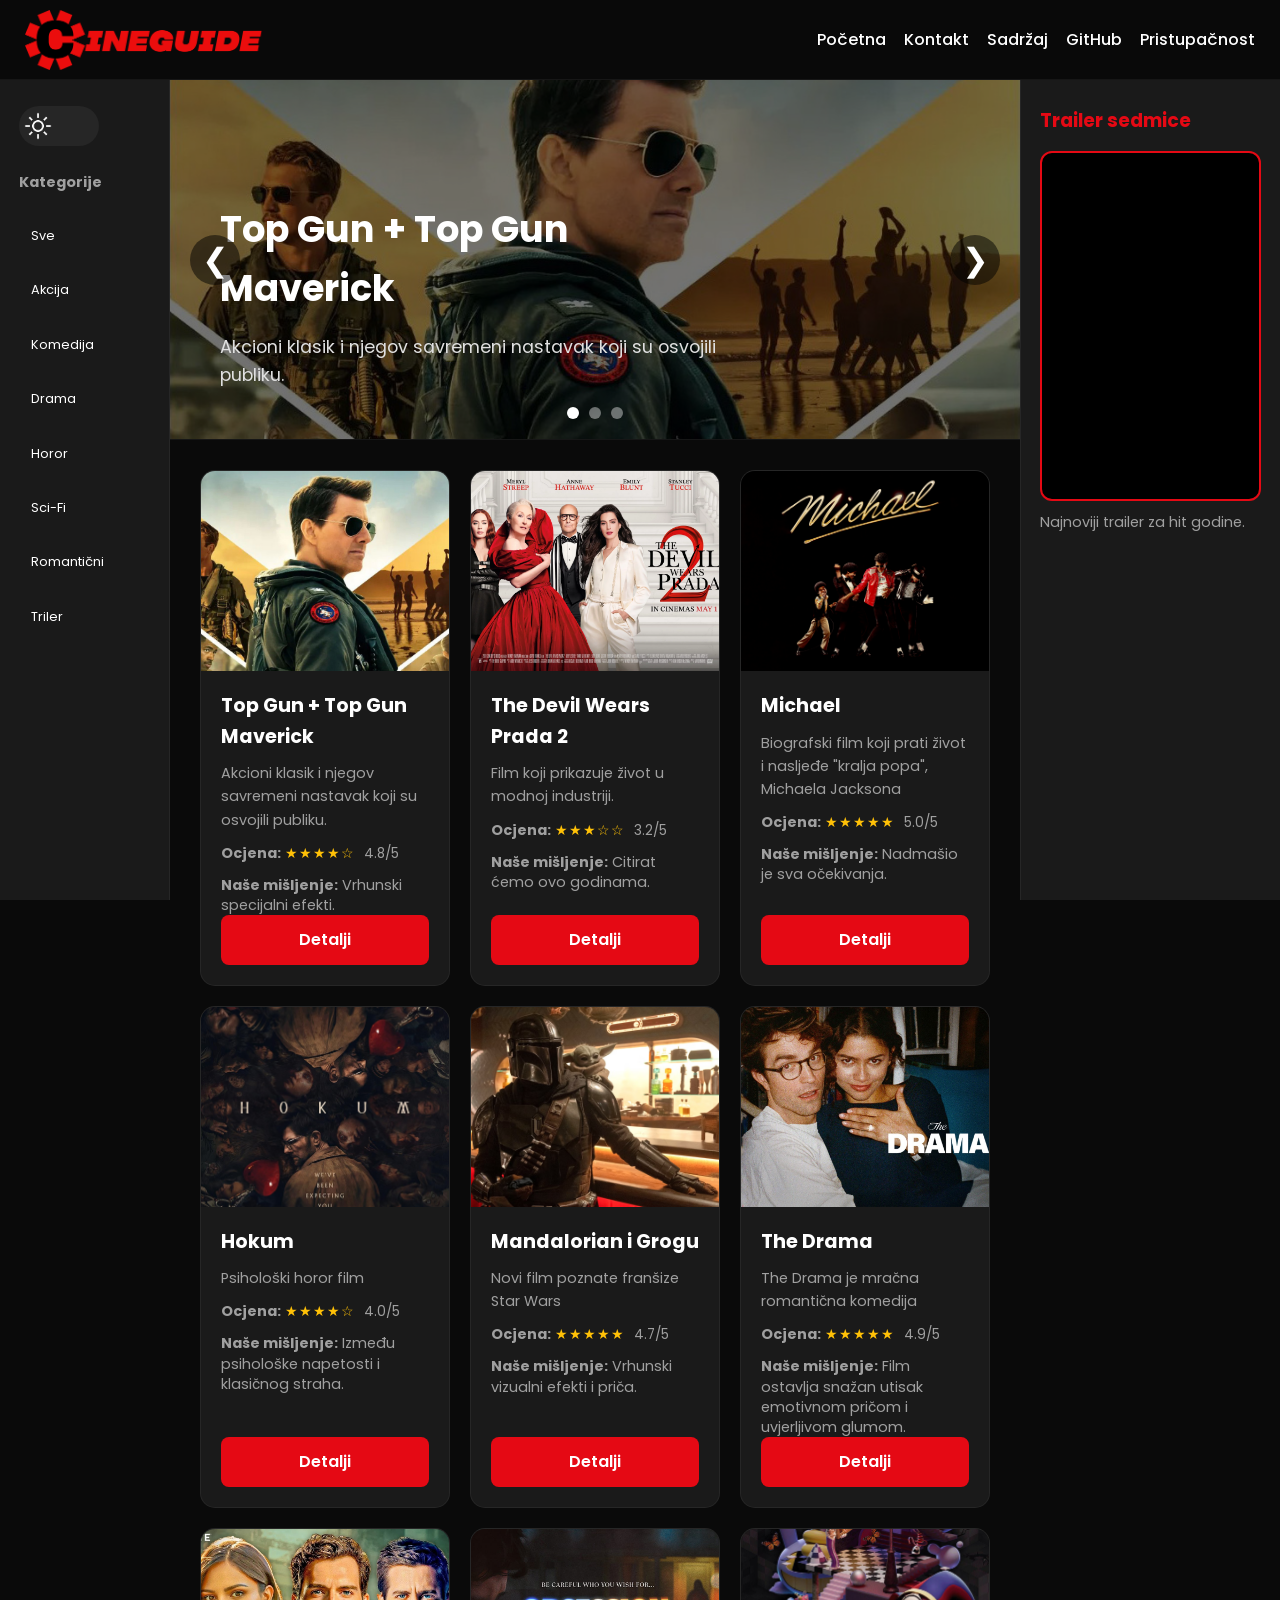
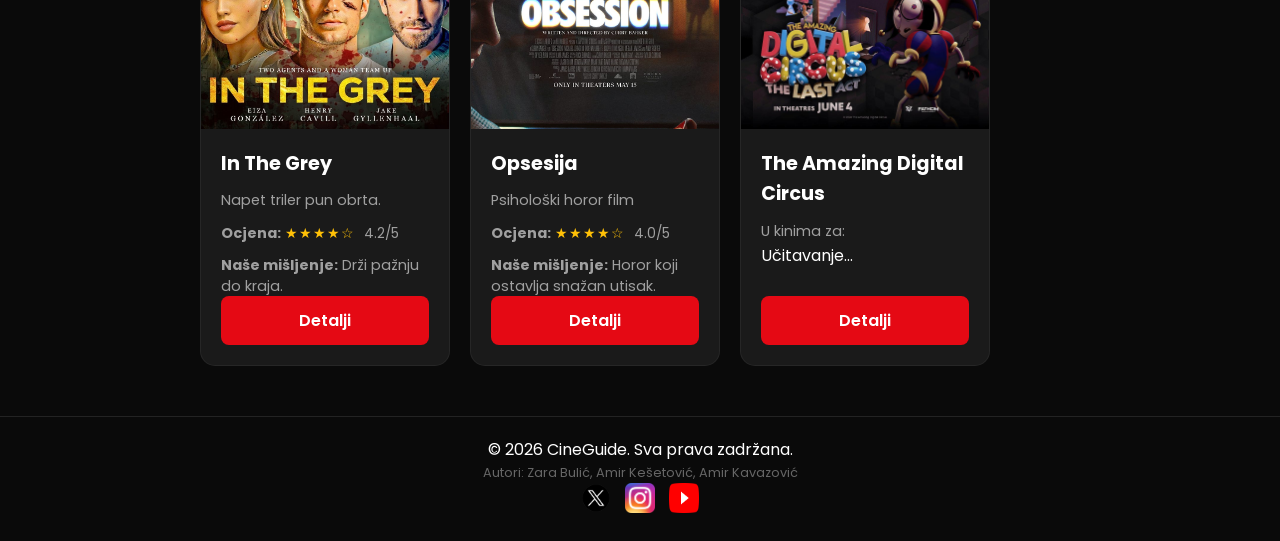
==== index.html @ 1e670664 "Dodat timer za movie release" ====
<!DOCTYPE html>
<html lang="bs">
<head>
    <meta charset="UTF-8">
    <meta name="viewport" content="width=device-width, initial-scale=1.0">
    <title>CineGuide - Tvoja Filmska Baza</title>
    <link rel="stylesheet" href="css/tptpstil.css">
    <script src="js/tptpskripte.js" defer></script>
</head>
<body>

    <header>
        <div class="logo">
            <img src="images/CineLogoFinal.png" alt="CineGuide Logo" class="logo-slika">
        </div>
        <nav aria-label="Glavna navigacija">
            <ul>
                <li><a href="index.html">Početna</a></li>
                <li><a href="kontakt.html">Kontakt</a></li>
                <li><a href="sadrzaj.html">Sadržaj</a></li>
                <li><a href="https://github.com/amirkesetovic/Grupa14-TPTP-2026">GitHub</a></li>
                <li><a href="#" id="accessibility">Pristupačnost</a></li>
            </ul>
        </nav>


<div class="accessibility-panel hidden" id="accessibility-panel">

    <h3>Postavke pristupačnosti</h3>

    <div class="accessibility-option">
        <label for="font-size-slider">
            Veličina fonta
        </label>

        <input
            type="range"
            id="font-size-slider"
            min="14"
            max="24"
            value="16"
        >

        <span id="font-size-value">16px</span>
    </div>

    <div class="accessibility-option">
        <button id="toggle-animations">
            Isključi animacije
        </button>
    </div>

</div>
    </header>
    <div class="glavni-kontejner">
        
<aside class="lijevi-sidebar">
    <input type="checkbox" id="mode-toggle" class="mode-checkbox">

    <label for="mode-toggle" class="slide-kontejner">
    <div class="ikona-omotac">
        <img src="images/lightmode.png" alt="Light" class="ikona-sunce">
        <img src="images/darkmode.png" alt="Dark" class="ikona-mesec">
    </div>
    </label>

    <h3>Kategorije</h3>
    <ul>
        <li><a href="#" data-filter="sve">Sve</a></li>
        <li><a href="#" data-filter="akcija">Akcija</a></li>
        <li><a href="#" data-filter="komedija">Komedija</a></li>
        <li><a href="#" data-filter="drama">Drama</a></li>
        <li><a href="#" data-filter="horor">Horor</a></li>
        <li><a href="#" data-filter="sci-fi">Sci-Fi</a></li>
        <li><a href="#" data-filter="romanticni">Romantični</a></li>
        <li><a href="#" data-filter="triler">Triler</a></li>
    </ul>
</aside>

        <main class="sredisnji-sadrzaj">

    <!-- HERO SLIDER -->
    <section class="hero-slider">

        <button class="nav-btn prev">&#10094;</button>
        <button class="nav-btn next">&#10095;</button>

        <div class="slides">

            <div class="slide">
                <img src="images/TG_poster.jpeg" alt="Top Gun">

                <div class="slide-content">
                    <h1>Top Gun + Top Gun Maverick</h1>
                    <p>
                        Akcioni klasik i njegov savremeni nastavak koji su osvojili publiku.
                    </p>
                </div>
            </div>

            <div class="slide">
                <video autoplay muted loop playsinline class="slide-video">
                    <source src="images/TMAG_trailer.mp4" type="video/mp4">
                </video>

                <div class="slide-content">
                    <h1>Mandalorian i Grogu</h1>
                    <p>
                        Omiljeni likovi iz Star Wars univerzuma i njihova avantura kroz galaksiju.
                    </p>
                </div>
            </div>

            <div class="slide">
                <img src="images/Opsesija_poster.jpg" alt="Opsesija">

                <div class="slide-content">
                    <h1>Opsesija</h1>
                    <p>
                        Film o opsesivnoj ljubavi i njenim tragičnim posljedicama.
                    </p>
                </div>
            </div>

        </div>

        <div class="dots"></div>

    </section>

    <section class="sadrzaj-filmova">

            <article class="film-kartica" data-kategorija="akcija sve">
                <picture><img src="images/TG_poster.jpeg" alt="Top Gun">  </picture>
                <div class="info">
                    <h3>Top Gun + Top Gun Maverick</h3>
                    <p>Akcioni klasik i njegov savremeni nastavak koji su osvojili publiku.</p>
                    <p class="rating"><strong>Ocjena:</strong> <span class="stars">★★★★☆</span> <span class="ocjena-broj">4.8/5</span></p>
                    <p class="misljenje"><strong>Naše mišljenje:</strong> Vrhunski specijalni efekti.</p>
                    <a href="#" class="detalji-btn" data-film="topgun">Detalji</a>
                </div>
            </article>

            <article class="film-kartica" data-kategorija="komedija sve">
                <img src="images/Devil_poster.jpg" alt="The Devil Wears Prada 2">
                <div class="info">
                    <h3>The Devil Wears Prada 2</h3>
                    <p>Film koji prikazuje život u modnoj industriji.</p>
                    <p class="rating"><strong>Ocjena:</strong> <span class="stars">★★★☆☆</span> <span class="ocjena-broj">3.2/5</span></p>
                    <p class="misljenje"><strong>Naše mišljenje:</strong> Citirat ćemo ovo godinama.</p>
                    <a href="#" class="detalji-btn" data-film="devil">Detalji</a>
                </div>
            </article>

            <article class="film-kartica" data-kategorija="drama sve">
                <img src="images/michael.jpg" alt="Michael film">
                <div class="info">
                    <h3>Michael</h3>
                    <p>Biografski film koji prati život i nasljeđe "kralja popa", Michaela Jacksona</p>
                    <p class="rating"><strong>Ocjena:</strong> <span class="stars">★★★★★</span> <span class="ocjena-broj">5.0/5</span></p>
                    <p class="misljenje"><strong>Naše mišljenje:</strong> Nadmašio je sva očekivanja.</p>
                    <a href="#" class="detalji-btn" data-film="michael">Detalji</a>
                </div>
            </article>

            <article class="film-kartica" data-kategorija="horor sve">
                <img src="images/Hokum_poster.jpg" alt="Hokum">
                <div class="info">
                    <h3>Hokum</h3>
                    <p>Psihološki horor film</p>
                    <p class="rating"><strong>Ocjena:</strong> <span class="stars">★★★★☆</span> <span class="ocjena-broj">4.0/5</span></p>
                    <p class="misljenje"><strong>Naše mišljenje:</strong> Između psihološke napetosti i klasičnog straha.</p>
                    <a href="#" class="detalji-btn" data-film="hokum">Detalji</a>
                </div>
            </article>

            <article class="film-kartica" data-kategorija="sci-fi sve">
                <img src="images/TMAG_poster.jpeg" alt="Mandalorian i Grogu">
                <div class="info">
                    <h3>Mandalorian i Grogu</h3>
                    <p>Novi film poznate franšize Star Wars </p>
                    <p class="rating"><strong>Ocjena:</strong> <span class="stars">★★★★★</span> <span class="ocjena-broj">4.7/5</span></p>
                    <p class="misljenje"><strong>Naše mišljenje:</strong> Vrhunski vizualni efekti i priča.</p>
                    <a href="#" class="detalji-btn" data-film="mandalorian">Detalji</a>
                </div>
            </article>

            <article class="film-kartica" data-kategorija="romanticni sve">
                <img src="images/dramaposter.jpg" alt="Film Drama">
                <div class="info">
                    <h3>The Drama</h3>
                    <p>The Drama je mračna romantična komedija</p>
                    <p class="rating"><strong>Ocjena:</strong> <span class="stars">★★★★★</span> <span class="ocjena-broj">4.9/5</span></p>
                    <p class="misljenje"><strong>Naše mišljenje:</strong> Film ostavlja snažan utisak emotivnom pričom i uvjerljivom glumom.</p>
                    <a href="#" class="detalji-btn" data-film="drama">Detalji</a>
                </div>
            </article>

            <article class="film-kartica" data-kategorija="triler sve">
                <img src="images/ITG_poster.jpg" alt="In The Grey">
                <div class="info">
                    <h3>In The Grey</h3>
                    <p>Napet triler pun obrta.</p>
                    <p class="rating"><strong>Ocjena:</strong> <span class="stars">★★★★☆</span> <span class="ocjena-broj">4.2/5</span></p>
                    <p class="misljenje"><strong>Naše mišljenje:</strong> Drži pažnju do kraja.</p>
                    <a href="#" class="detalji-btn" data-film="grey">Detalji</a>
                </div>
            </article>

            <article class="film-kartica" data-kategorija="horor sve">
                <img src="images/Opsesija_poster.jpg" alt="Opsesija">
                <div class="info">
                    <h3>Opsesija</h3>
                    <p>Psihološki horor film</p>
                    <p class="rating"><strong>Ocjena:</strong> <span class="stars">★★★★☆</span> <span class="ocjena-broj">4.0/5</span></p>
                    <p class="misljenje"><strong>Naše mišljenje:</strong> Horor koji ostavlja snažan utisak.</p>
                    <a href="#" class="detalji-btn" data-film="obesija">Detalji</a>
                </div>
            </article>

            <article class="film-kartica" data-kategorija="sci-fi sve">
                <img src="images/digitalcircus.jpeg" alt="The Amazing Digital Circus">
                <div class="info">
                    <h3>The Amazing Digital Circus</h3>
        
                    <div class="tajmer-kontejner">
                        <p class="tajmer-naslov-film">U kinima za:</p>
                        <div id="countdown-tadc" class="countdown-sat">Učitavanje...</div>
                    </div>

                    <a href="#" class="detalji-btn" data-film="tadc">Detalji</a>
                </div>
            </article>
        </section>

            <section id="recenzije" class="hidden">

                <article class="film-recenzija hidden" data-recenzija="topgun">

                    <button class="nazad-btn detalji-btn">
                        ← Nazad
                    </button>

                    <img src="images/TG_review.png" alt="Top Gun" class="recenzija-slika">

                    <h1>Top Gun Maverick</h1>

                    <p>
                        Originalni Top Gun iz 1986. danas djeluje kao savršena kapsula američke pop-kulture osamdesetih - 
                        pun adrenalina, patriotizma, motora, aviona i ogromne količine samopouzdanja. Priča je relativno 
                        jednostavna, ali film funkcioniše zahvaljujući karizmi Tom Cruise, odličnom soundtracku i ikonografiji 
                        koja je ostala prepoznatljiva skoro četiri decenije. Neke scene danas djeluju zastarjelo ili pretjerano 
                        “macho”, ali upravo to filmu daje šarm.
                    </p>

                    <p>
                        Maverick radi ono što rijetko kojem legacy nastavku uspije — poštuje original, a istovremeno ga nadograđuje. 
                        Film ima mnogo više emocija, ozbiljnije teme i vjerovatno najbolje praktične scene letenja ikad snimljene u 
                        blockbuster filmu. Fokus na mentorstvu, starenju i suočavanju sa prošlošću daje dubinu koju prvi film nije imao. 
                        Vizuelno i tehnički, Maverick je spektakl, ali nikad ne zaboravlja likove. Mnogi ga smatraju boljim od originala 
                        upravo zato što uspijeva spojiti nostalgiju i moderan tempo bez osjećaja da je “fan service”.
                    </p>

                    <h1>Ocjena: 4.8/5</h1>

                </article>

                <article class="film-recenzija hidden" data-recenzija="devil">

                    <button class="nazad-btn detalji-btn">
                        ← Nazad
                    </button>

                    <img src="images/Devil_review.png" alt="The Devil wears Prada 2" class="recenzija-slika">

                    <h1>The Devil Wears Prada 2</h1>

                    <p>
                        Nastavak kultnog filma iz 2006. uspio je izbjeći najveću zamku modernih nastavaka - da bude samo nostalgija bez ideje. 
                        Film vraća Mirandu Priestly, Andy Sachs i Emily Charlton u potpuno drugačiji svijet medija, gdje print magazini gube moć, 
                        a digitalni sadržaj i AI dominiraju industrijom.
                    </p>

                    <p>
                        Najveća snaga filma je i dalje Meryl Streep, koja Mirandu igra s nevjerovatnom lakoćom. Anne Hathaway i Emily Blunt 
                        imaju mnogo bolju dinamiku nego u prvom filmu, a priča djeluje zrelije i manje fokusirana na “makeover fantasy”. Međutim, 
                        film povremeno pokušava obraditi previše tema odjednom - AI, medijsku krizu, korporacije i društvene mreže - pa neki 
                        sporedni likovi ostanu nerazrađeni.
                    </p>

                    <p>
                        Ipak, za fanove originala ovo je veoma uspješan povratak svijetu Runwaya: elegantan, zabavan i pametniji nego što se očekivalo.
                    </p>

                    <h1>Ocjena: 3.2/5</h1>

                </article>

                <article class="film-recenzija hidden" data-recenzija="michael">

                        <button class="nazad-btn detalji-btn">
                            ← Nazad
                        </button>

                        <img src="images/Michael_review.webp" alt="Michael" class="recenzija-slika">

                        <h1>Michael</h1>

                        <p>
                            Michael je jedan od najrizičnijih biografskih filmova posljednjih godina jer pokušava prikazati život vjerovatno najveće pop 
                            zvijezde ikada - Michael Jackson. Već iz trailera i dostupnih informacija vidi se da film cilja na grandiozan pristup, sa 
                            velikim muzičkim scenama i fokusom na Jacksonovu transformaciju od dječije zvijezde do globalnog fenomena.
                        </p>

                        <p>
                            Najveći plus zasad djeluje izbor Jaafar Jackson za glavnu ulogu - fizički i pokretima nevjerovatno podsjeća na Michaela. 
                            Međutim, ostaje pitanje koliko će film biti objektivan prema kontroverzama koje su obilježile Jacksonov život. Ako previše 
                            idealizira glavnog lika, mogao bi izgubiti emocionalnu težinu. Ako pronađe balans između genijalnosti i tragedije, mogao bi 
                            postati jedan od najboljih muzičkih biopica posljednje decenije.
                        </p>

                        <h1>Ocjena: 5.0/5</h1>

                </article>

                <article class="film-recenzija hidden" data-recenzija="hokum">

                        <button class="nazad-btn detalji-btn">
                            ← Nazad
                        </button>

                        <img src="images/Hokum_review.webp" alt="Hokum" class="recenzija-slika">

                        <h1>Hokum</h1>

                        <p>
                            Hokum je tip horora koji podsjeća zašto “klasične” ghost story priče još uvijek mogu biti zastrašujuće kada ih režira 
                            neko ko razumije atmosferu i psihološku napetost. Film prati pisca Ohma Baumana koji dolazi u izolovani hotel kako bi 
                            prosuo pepeo svojih roditelja, ali se vrlo brzo uplete u priče o vještici, nestancima i neobjašnjivim pojavama koje ga 
                            tjeraju da se suoči sa vlastitim traumama.
                        </p>

                         <p>
                             Hokum je film koji balansira između klasičnog horora i psihološke drame. Iako ima elemente nadnaravnog, najveći strah 
                             dolazi iz unutrašnjih demona glavnog lika i njegove nesposobnosti da se nosi sa prošlošću. Film ne koristi jeftine 
                             trikove da bi uplašio publiku, već gradi napetost kroz atmosferu i karakterizaciju.
                        </p>

                        <p>
                            Najveća snaga filma je način na koji Damian McCarthy gradi strah. Hokum nema potrebu da publiku bombarduje gore scenama 
                            ili konstantnim jumpscareovima. Umjesto toga, film koristi tišinu, neizvjesnost i osjećaj da nešto “nije u redu”. 
                            Atmosfera je gotovo hipnotična — tmurni hodnici hotela, irski folklor i sanjarska fotografija stvaraju osjećaj da gledalac 
                            zajedno s glavnim likom polako gubi kontakt sa stvarnošću.
                        </p>

                        <p>
                            Adam Scott donosi vjerovatno jednu od svojih najboljih ozbiljnih uloga do sada. Njegov Ohm je istovremeno odbojan, slomljen 
                            i veoma ljudski lik, a film uspijeva balansirati između paranormalnog horora i emocionalne priče o traumi i krivici. Posebno 
                            dobro funkcioniše način na koji McCarthy koristi folklor — vještice, duhovi i jeziva bića nisu tu samo radi estetike, nego 
                            djeluju kao produžetak psihološkog stanja glavnog lika.
                        </p>
                            

                        <h1>Ocjena: 4.0/5</h1>

                </article>

                <article class="film-recenzija hidden" data-recenzija="mandalorian">

                        <button class="nazad-btn detalji-btn">
                            ← Nazad
                        </button>

                        <img src="images/TMAG_review.webp" alt="The Mandalorian" class="recenzija-slika">

                        <h1>Mandalorian i Grogu</h1>

                        <p>
                            Ovaj film ima težak zadatak: prenijeti atmosferu serije The Mandalorian na veliko platno bez gubitka intimnog odnosa 
                            između Dina Djarina i Grogua. Upravo je ta “otac i dijete” dinamika bila srce serije, dok su akcija i Star Wars nostalgija 
                            bili dodatak.
                        </p>

                        <p>
                            Očekivanja su ogromna jer je The Mandalorian praktično spasio reputaciju modernog Star Warsa nakon podijeljenih reakcija na 
                            sequel trilogiju. Ako film ostane fokusiran na likove i praktični western stil serije, mogao bi biti odličan bioskopski 
                            Star Wars film. Ako previše ode u CGI spektakl i fan service, postoji rizik da izgubi ono što je seriju činilo posebnom.
                        </p>

                        <h1>Ocjena: 4.7/5</h1>

                </article>

                <article class="film-recenzija hidden" data-recenzija="drama">

                        <button class="nazad-btn detalji-btn">
                            ← Nazad
                        </button>

                        <img src="images/Drama_review.webp" alt="Drama" class="recenzija-slika">

                        <h1>Drama</h1>

                        <p>
                            The Drama na prvi pogled izgleda kao elegantni romantični film o savršenom paru pred vjenčanjem — privlačni protagonisti, 
                            luksuzni stan u New Yorku i odnos koji djeluje gotovo idealno. Međutim, film vrlo brzo pokazuje da iza te površine krije 
                            mnogo mračnija i psihološki kompleksnija priča. Umjesto klasičnog romcoma, dobivamo anksioznu i moralno neugodnu dramu koja 
                            koristi temu school shootinga kao pozadinu za preispitivanje ljubavi, empatije i ljudske prirode.
                        </p>

                         <p>
                            Najveća snaga filma je atmosfera stalne nelagode. The Drama ne šokira eksplicitnim scenama nasilja, nego psihološkim pritiskom 
                            i moralnim dilemama koje postavlja pred gledatelja. Film konstantno tjera publiku da razmišlja o tome koliko zapravo poznajemo 
                            ljude koje volimo i gdje završava razumijevanje, a počinje neprihvatljivo. Kristoffer Borgli režira film veoma hladno i 
                            kontrolisano, što dodatno pojačava osjećaj emocionalne tjeskobe.
                        </p>
                        
                        <p>
                            Zendaya i Robert Pattinson nose gotovo cijeli film i njihova hemija funkcioniše odlično. Posebno je efektan način na koji film 
                            balansira između emocionalne drame, crnog humora i napetosti, pa se čak i tokom najtežih scena povremeno pojavi trenutak apsurdnog 
                            smijeha. Upravo ta kombinacija čini da film djeluje vrlo “ljudski”.
                        </p>

                        <h1>Ocjena: 4.9/5</h1>

                </article>

                <article class="film-recenzija hidden" data-recenzija="grey">

                        <button class="nazad-btn detalji-btn">
                            ← Nazad
                        </button>

                        <img src="images/ITG_review.webp" alt="In the Grey" class="recenzija-slika">

                        <h1>In the Grey</h1>

                        <p>
                            Guy Ritchie je posljednjih godina pronašao stabilnu formu sa stylish akcijskim trilerima, a In the Grey izgleda kao 
                            nastavak tog pristupa. Film vjerovatno neće revolucionirati žanr, ali bi mogao biti veoma zabavan zahvaljujući brzom tempu, 
                            britkom humoru i karizmatičnoj glumačkoj postavi.
                        </p>

                         <p>
                            Ako voliš Ritchiejev stil iz filmova poput The Gentlemen ili Wrath of Man, velike su šanse da će ti i ovo odgovarati. 
                            Glavni rizik je da film djeluje previše poznato i formulačno, jer Ritchie ponekad reciklira vlastite trikove.
                        </p>

                        <h1>Ocjena: 4.2/5</h1>

                </article>

                <article class="film-recenzija hidden" data-recenzija="obesija">

                        <button class="nazad-btn detalji-btn">
                            ← Nazad
                        </button>

                        <img src="images/Obsesija_review.jpg" alt="Obesija" class="recenzija-slika">

                        <h1>Obesija</h1>

                        <p> Obsesija je psihološki horor koji uspijeva spojiti romansu, nelagodu i supernatural elemente na prilično originalan način. 
                            Priča prati povučenog mladića koji poželi da se njegova simpatija zaljubi u njega — ali kada mu se želja ostvari, situacija 
                            brzo postaje opsesivna i zastrašujuća.

                        </p>

                        <p>
                            Film više gradi napetost kroz atmosferu i emocionalnu nelagodu nego kroz klasične jumpscareove. Najjači dio filma je 
                            transformacija glavnog odnosa iz nečeg romantičnog u gotovo noćnu moru o kontroli i posesivnosti. Režija Curryja Barkera 
                            djeluje iznenađujuće sigurno za ovakav tip indie horora, a gluma Michaela Johnstona i Inde Navarrette nosi veliki dio filma.
                        </p>

                        <p> 
                            Posljednji dio filma pomalo pretjera sa simbolikom i haotičnim momentima, Obsession ostaje veoma efektan moderni psihološki 
                            horor koji koristi ljubav i opsesiju kao glavni izvor straha.
                        </p>

                        <h1>Ocjena: 4.0/5</h1>

                </article>

                <article class="film-recenzija hidden" data-recenzija="tadc">

                        <button class="nazad-btn detalji-btn">
                            ← Nazad
                        </button>

                        <img src="images/TADC_review.webp" alt="The Amazing Digital Circus" class="recenzija-slika">

                        <h1>The Amazing Digital Circus</h1>

                        <p> 
                            Amazing Digital Circus je vjerovatno najveći indie animacijski fenomen posljednjih godina - serija koja je na prvi pogled 
                            djelovala kao haotična, šarena internet-komedija, a vrlo brzo se pretvorila u jednu od emocionalno najtežih i psihološki 
                            najzanimljivijih animacija moderne internet ere. Ono što je počelo kao “weirdcore” cirkus pun apsurdnog humora i neonskog 
                            haosa postalo je priča o identitetu, izolaciji i strahu od gubitka vlastitog uma.
                        </p>

                        <p>
                            Najveća snaga serije je način na koji kombinuje potpuno suprotne tonove. U jednom trenutku likovi vode apsurdne i gotovo 
                            dječije razgovore, a već u sljedećem serija postaje egzistencijalni horor. Upravo ta konstantna promjena između humora i 
                            nelagode čini da Digital Circus djeluje toliko jedinstveno. Iza svih boja, glitch efekata i “internet brainrot” energije 
                            krije se veoma depresivna priča o ljudima zarobljenim u svijetu iz kojeg možda nikada neće pobjeći.
                        </p>

                        <p>
                            Pomni funkcioniše kao savršen glavni lik jer publika zajedno s njom otkriva koliko je taj svijet zapravo nestabilan i 
                            psihološki opasan. Njena anksioznost i konstantni osjećaj panike daju seriji emocionalnu težinu koja je iznenadila mnoge 
                            gledatelje. Ostali likovi, posebno Jax, Ragatha i Kaufmo, dodatno pojačavaju osjećaj da svaki stanovnik cirkusa pokušava 
                            sačuvati razum na svoj način.
                        </p>

                        <p>
                            Vizuelno, serija izgleda kao spoj dječijeg CGI crtića i noćne more interneta. Animacija je namjerno prenaglašena, puna 
                            jarkih boja, deformisanih izraza lica i umjetne energije koja s vremenom postaje sve više uznemirujuća. Upravo zato finalna 
                            epizoda koja dolazi u kina djeluje kao veliki trenutak za indie animaciju - rijetko koja web-serija uspije izgraditi ovako 
                            ogromnu publiku i emocionalnu povezanost sa fanovima.
                        </p>
                        <h1>Ocjena: 4.8/5</h1>

                </article>

            </section>

   
        </main>

        <aside class="desni-sidebar">
            <h3 class="trailer-naslov">Trailer sedmice</h3>
            <div class="video-okvir">
                
                <a href="https://www.youtube.com/watch?v=3zOLzsbOleM" target="_blank">
                    
                    <video autoplay muted loop playsinline poster="images/video-placeholder.jpg" class="lokalni-video">
                        <source src="images/tvoj-video.mp4" type="video/mp4">
                    </video>
                </a>
            </div>
            <p class="trailer-opis">Najnoviji trailer za hit godine.</p>
        </aside>

    </div>

    <footer class="footer-glavni">
        <p>&copy; 2026 CineGuide. Sva prava zadržana.</p>
        <p class="footer-autori">Autori: Zara Bulić, Amir Kešetović, Amir Kavazović</p>
        <a href="https://www.x.com" target="_blank"><img src="images/x-icon.png" alt="X Logo" class="icon"></a>
        <a href="https://www.instagram.com" target="_blank"><img src="images/Instagram_icon.png" alt="Instagram Logo" class="icon"></a>
        <a href="https://www.youtube.com" target="_blank"><img src="images/Youtube_icon.png" alt="Youtube Logo" class="icon"></a>
    </footer>

</body>
</html>
---- css/tptpstil.css ----
@import url('https://fonts.googleapis.com/css2?family=Poppins:wght@300;400;600;700&display=swap');

:root {
    --primary: #e50914;
    --bg-body: #0a0a0a;
    --bg-card: #1a1a1a;
    --text-main: #ffffff;
    --text-muted: #a0a0a0;
    --gold: #ffc107;
    --glass: rgba(255, 255, 255, 0.05);
    --header-height: 80px;
    --sidebar-width: clamp(160px, 18vw, 240px);
    --aside-width: clamp(220px, 24vw, 340px);
}
* {
    margin: 0;
    padding: 0;
    box-sizing: border-box;
}

/* --- DEFAULT STIL --- */
body {
    background-color: var(--bg-body);
    color: var(--text-main);
    font-family: 'Poppins', sans-serif;
    line-height: 1.6;
}

/* ---LIGHT MODE--- */
body.light-mode {
    --bg-body: #f5f5f5;
    --bg-card: #ffffff;
    --text-main: #1a1a1a;
    --text-muted: #555555;
    --glass: rgba(0, 0, 0, 0.1);
}

/* -------------- */
/* --- HEADER --- */
/* -------------- */
header {
    background: rgba(10, 10, 10, 0.95);
    backdrop-filter: blur(10px);
    height: var(--header-height);
    width: 100%;
    position: fixed;
    top: 0;
    left: 0;
    display: flex;
    align-items: center;
    justify-content: space-between;
    padding: 0 40px;
    border-bottom: 1px solid var(--glass);
    z-index: 1000;
}

.logo {
    display: flex;
    align-items: center; /* Centriranje slike vertikalno */
}

.logo-slika {
    max-height: 60px; /* Prilagodite visinu logotipa da stane u header */
    width: auto;      /* Automatska širina radi očuvanja proporcija */
}

header nav ul {
    display: flex;
    list-style: none;
    gap: 25px;
}

header nav ul li a {
    color: white;
    text-decoration: none;
    font-weight: 500;
    transition: 0.3s;
}

header nav ul li a:hover {
    color: var(--primary);
}

.accessibility-panel {
    position: absolute;
    top: 90px;
    right: 40px;

    width: 320px;

    background: var(--bg-card);

    border: 1px solid var(--glass);

    border-radius: 15px;

    padding: 20px;

    z-index: 2000;

    box-shadow: 0 10px 25px rgba(0,0,0,0.4);
}

.accessibility-panel.hidden {
    display: none;
}

.accessibility-panel h3 {
    margin-bottom: 20px;
    color: var(--primary);
}

.accessibility-option {
    margin-bottom: 20px;
}

.accessibility-option label {
    display: block;
    margin-bottom: 10px;
}

.accessibility-option input[type="range"] {
    width: 100%;
}

.accessibility-option button {
    width: 100%;
    padding: 10px;

    border: none;
    border-radius: 8px;

    background: var(--primary);
    color: white;

    cursor: pointer;

    font-weight: 600;

    transition: 0.3s;
}

.accessibility-option button:hover {
    background: #b20710;
}

body.reduce-motion * {
    animation: none !important;
    transition: none !important;
    scroll-behavior: auto !important;
}

/* --- GLAVNI KONTEJNER --- */
.glavni-kontejner {
    display: grid;
    grid-template-columns: var(--sidebar-width) 1fr var(--aside-width);
    margin-top: var(--header-height);
    min-height: calc(100vh - var(--header-height));
}

/* ---------------------- */
/* --- LIJEVI SIDEBAR --- */
/* ---------------------- */
.lijevi-sidebar {
    background: var(--bg-card);
    padding:
        clamp(15px, 2vw, 30px)
        clamp(10px, 1.5vw, 20px);
    border-right: 1px solid var(--glass);
    position: sticky;
    top: var(--header-height);
    height: calc(100vh - var(--header-height));
}
.lijevi-sidebar {
    position: sticky;
    top: var(--header-height);
    height: calc(100vh - var(--header-height));
    overflow-y: auto;
}

/* Firefox */
.lijevi-sidebar {
    scrollbar-width: thin;
    scrollbar-color: var(--primary) transparent;
}

/* Chrome, Edge, Safari */
.lijevi-sidebar::-webkit-scrollbar {
    width: 6px;
}

.lijevi-sidebar::-webkit-scrollbar-thumb {
    background-color: var(--primary);
    border-radius: 3px;
}
.lijevi-sidebar h3 {
    margin-bottom: 20px;
    font-size: clamp(0.9rem, 1vw, 1.2rem);
    color: var(--text-muted);
}

.lijevi-sidebar ul {
    list-style: none;
    display: flex;
    flex-direction: column;
    gap: 10px;
}

.lijevi-sidebar ul li a {
    color: var(--text-main);
    text-decoration: none;
    display: block;
    font-size: clamp(0.8rem, 0.9vw, 1rem);
    padding: clamp(8px, 1vw, 12px);
    border-radius: 8px;
    transition: 0.3s;
}

.lijevi-sidebar ul li a:hover {
    background: var(--glass);
    color: var(--primary);
    padding-left: 15px;
}

.mode-checkbox {
    display: none;
}

.slide-kontejner {
    display: flex;
    align-items: center;
    gap: 15px;
    padding: 10px 15px;
    background: var(--glass);
    border-radius: 50px;
    cursor: pointer;
    width: fit-content;
    margin-bottom: 25px;
    transition: 0.3s;
}

.slide-kontejner {
    width: 80px;
    height: 40px;
    background: var(--glass);
    border-radius: 50px;
    display: flex;
    align-items: center;
    padding: 5px;
    cursor: pointer;
    margin-bottom: 25px;
    transition: 0.3s;
}

.ikona-omotac {
    width: 100%;
    display: flex;
    align-items: center;
    justify-content: flex-start;
    transition: 0.3s ease;
    position: relative;
}

#mode-toggle:checked + .slide-kontejner .ikona-omotac {
    justify-content: flex-end;
}

.ikona-omotac {
    width: 100%;
    display: flex;
    align-items: center;
    justify-content: flex-start;
    transition: 0.3s ease;
}

.ikona-sunce,
.ikona-mesec {
    width: 28px;
    height: 28px;
    transition: 0.3s ease;
}

.ikona-sunce {
    opacity: 1;
    transform: scale(1);
    filter: invert(1);
}

.ikona-mesec {
    opacity: 0;
    transform: scale(0);
}

.aktivan-filter {
    background: var(--primary);
    color: white !important;
}

/*---LIGHT/DARK MODE TOGGLE --- */
#mode-toggle:checked + .slide-kontejner .ikona-sunce {
    opacity: 0;
    transform: scale(0);
}

#mode-toggle:checked + .slide-kontejner .ikona-mesec {
    opacity: 1;
    transform: scale(1);
}

#mode-toggle:checked + .slide-kontejner .ikona-omotac {
    justify-content: flex-end;
}

/* ------------------------------- */
/* --- SREDINA - MREŽA FILMOVA --- */
/* ------------------------------- */
.hero-slider {
    position: relative;
    width: 100%;
    height: 420px;
    overflow: hidden;
    border-bottom: 1px solid var(--glass);
}

.slides {
    display: flex;
    width: 100%;
    height: 100%;
    transition: transform 0.6s ease-in-out;
}

.slide {
    min-width: 100%;
    height: 100%;
    position: relative;
}

.slide img {
    width: 100%;
    height: 100%;
    object-fit: cover;
    filter: brightness(45%);
}

.slide-video {
    width: 100%;
    height: 100%;
    object-fit: cover;
    filter: brightness(45%);
}

.slide-content {
    position: absolute;
    left: 50px;
    bottom: 50px;
    max-width: 500px;
    z-index: 5;
}

.slide-content h1 {
    font-size: 3rem;
    margin-bottom: 15px;
    color: white;
}

.slide-content p {
    font-size: 1.1rem;
    color: #e0e0e0;
}

.nav-btn {
    position: absolute;
    top: 50%;
    transform: translateY(-50%);
    width: 50px;
    height: 50px;
    border: none;
    border-radius: 50%;
    background: rgba(0,0,0,0.5);
    color: white;
    font-size: 2rem;
    cursor: pointer;
    z-index: 10;
    transition: 0.3s;
}

.nav-btn:hover {
    background: rgba(0,0,0,0.8);
}

.prev {
    left: 20px;
}

.next {
    right: 20px;
}

.dots {
    position: absolute;
    bottom: 20px;
    left: 50%;
    transform: translateX(-50%);
    display: flex;
    gap: 10px;
    z-index: 10;
}

.dot {
    width: 12px;
    height: 12px;
    border-radius: 50%;
    background: rgba(255,255,255,0.4);
    cursor: pointer;
    transition: 0.3s;
}

.dot.active {
    background: white;
}

.sredisnji-sadrzaj {
    display: flex;
    flex-direction: column;
    width: 100%;
}

.sadrzaj-filmova {
    padding: 40px;
    display: grid;
    grid-template-columns: repeat(auto-fill, minmax(280px, 1fr));
    gap: 30px;
}

.film-kartica {
    background: var(--bg-card);
    border-radius: 15px;
    overflow: hidden;
    border: 1px solid var(--glass);
    transition: 0.4s;
    display: flex;
    flex-direction: column;
}

.film-kartica:hover {
    transform: translateY(-10px);
    border-color: var(--primary);
}

.film-kartica img {
    width: 100%;
    height: 200px;
    object-fit: cover;
    display: block;
}

.film-kartica .info {
    padding: 20px;
    flex-grow: 1;
    display: flex;
    flex-direction: column;
}

.film-kartica h3 {
    margin-bottom: 10px;
    font-size: 1.2rem;
}

.film-kartica p {
    color: var(--text-muted);
    font-size: 0.9rem;
}

/* --- ZVJEZDICE I BROJČANA OCJENA --- */
.rating {
    margin-top: 10px;
}

.stars {
    color: var(--gold);
    letter-spacing: 1px;
}

.ocjena-broj {
    color: var(--text-muted);
    font-size: 0.85rem;
    margin-left: 5px;
}

.kontakt-sekcija { 
    padding: 40px;
    display: flex;
    flex-direction: column;
    gap: 20px;

    min-width: 0;
}

/* WRAPPER ZA RESPONSIVE TABELU */
.tabela-wrapper {
    width: 100%;
    max-width: 100%;
    overflow-x: auto;
    -webkit-overflow-scrolling: touch; /* Nauceno sa Gemini AI, scrollanje se na mobile radi uz touch */
    margin-bottom: 20px;
}

/* TABELA */
.film-tabela {
    width: 100%;
    min-width: 600px;

    border: 1px solid var(--glass);
    border-radius: 10px;
    border-collapse: collapse;
}

.film-tabela th,
.film-tabela td {
    border: 1px solid var(--glass);
    padding: 12px 15px;
    text-align: left;
}

.kontakt-film-naslov {
    color: #e50914;
    margin-bottom: 15px;
}

.kontakt-citat {
    margin-top: 20px;
}
.galerija-filmova {
    display: grid;
    grid-template-columns: repeat(auto-fit, minmax(180px, 1fr));
    gap: 15px;
    margin-top: 20px;
}
.galerija-filmova a {
    display: block;
    overflow: hidden;
    border-radius: 12px;
}
.galerija-filmova img {
    width: 100%;
    height: 220px;        /* svi isti okvir */
    object-fit: cover;    /* ključno: crop, ali bez deformacije */
    border-radius: 12px;
    transition: 0.3s;
    border: 2px solid var(--glass);
}

.galerija-filmova img:hover {
    transform: scale(1.05);
    border-color: var(--primary);
}
.link-naslov {
    margin-bottom: 10px;
    font-weight: 600;
    color: var(--text-muted);
}

.link-grupa {
    display: flex;
    flex-direction: column;
    gap: 10px;
}

.link-dugme {
    display: block;
    text-align: center;
    padding: 5px 8px;
    background: var(--primary);
    color: white;
    text-decoration: none;
    border-radius: 6px;
    transition: 0.3s;
    font-weight: 500;
}

.link-dugme:hover {
    background: #b20710;
    transform: translateY(-2px);
}
/* --- NAŠE MIŠLJENJE I TIPKA --- */
.misljenje {
    margin-top: 10px;
    font-size: 0.85rem;
    line-height: 1.4;
}

.detalji-btn {
    display: block;
    background-color: var(--primary);
    color: white;
    text-align: center;
    text-decoration: none;
    padding: 12px;
    border-radius: 8px;
    margin-top: auto; /* Gura tipku na dno kartice */
    font-weight: 600;
    transition: 0.3s;
}

.detalji-btn:hover {
    background-color: #b20710;
}

.map-wrapper {
    position: relative;
    width: 100%;
    max-width: 530px;
}

.interaktivna-mapa {
    display: block;
    width: 100%;
    height: auto;
    border-radius: 15px;
}

.map-highlight {
    position: absolute;
    top: 0;
    left: 0;

    width: 100%;
    height: 100%;

    pointer-events: none;
}

.map-highlight polygon,
.map-highlight circle {

    fill: rgba(229, 9, 20, 0.35);

    stroke: #e50914;
    stroke-width: 3;

    filter:
        drop-shadow(0 0 8px rgba(229, 9, 20, 0.8));

    transition: 0.25s;
}

#liste ul {
    list-style: none;
    padding-left: 0;
}

#liste > ul > li {
    background: var(--bg-card);
    padding: 15px 20px;
    margin-bottom: 15px;
    border-radius: 12px;
    border-left: 4px solid var(--primary);
    font-weight: 600;
}

#liste ul ul {
    margin-top: 10px;
    padding-left: 20px;
}

#liste ul ul li {
    color: var(--text-muted);
    font-weight: 400;
    margin-bottom: 5px;
    position: relative;
}

#liste ul ul li::before {
    content: "🎬";
    margin-right: 8px;
}


/* ----------------------------- */
/* --- DESNI SIDEBAR (VIDEO) --- */
/* ----------------------------- */
.desni-sidebar {
    background: var(--bg-card);
    padding:
        clamp(15px, 2vw, 30px)
        clamp(10px, 1.5vw, 20px);
    border-left: 1px solid var(--glass);
    position: sticky;
    top: var(--header-height);
    height: calc(100vh - var(--header-height));
}

.video-okvir {
    width: 100%;
    height: 450px; /* Fiksna visina za stabilan prikaz */
    background: #000;
    border-radius: 12px;
    overflow: hidden;
    border: 2px solid var(--primary);
    position: relative;
}

.lokalni-video {
    width: 100%;
    height: 100%;
    object-fit: cover;
}

.video-kontejner {
    position: relative;
    width: 100%;
    height: var(--video-visina);
    overflow: hidden;
    /* Flexbox za centriranje teksta preko videa */
    display: flex;
    align-items: center;
    justify-content: center;
}

.pozadinski-video {
    position: absolute;
    top: 50%;
    left: 50%;
    min-width: 100%;
    min-height: 100%;
    width: auto;
    height: auto;
    z-index: -1; /* Video ide u pozadinu */
    transform: translate(-50%, -50%);
    object-fit: cover; /* Osigurava da video popuni prostor bez razvlačenja */
}

/* Osiguraj da kontejner preko videa ne bude preširok na desktopu */
.sadrzaj-preko-videa {
    max-width: 80%;       /* Da ne ide od ruba do ruba */
    z-index: 10;          /* Mora biti veći od videa (-1) */
}

.trailer-naslov {
    color: #e50914;
    margin-bottom: 15px;
}

.trailer-opis {
    margin-top: 10px;
    font-size: 0.9rem;
    color: #a0a0a0;
}
/* -------------- */
/* --- FOOTER --- */
/* -------------- */
footer {
    text-align: center;
    padding: 40px;
    background: rgba(10, 10, 10, 0.95); /* footer ostaje na dark mode */
    border-top: 1px solid var(--glass);
}

footer p {
    color: white; /* footer ostaje na dark mode */
}

.footer-glavni {
    text-align: center;
    padding: 20px;
    border-top: 1px solid rgba(255,255,255,0.1);
    margin-top: 20px;
}

.footer-autori {
    font-size: 0.8rem;
    color: #666;
}

.icon {
    width: 30px;
    height: 30px;
    margin: 0 5px;
    transition: 0.3s;
    align-items: baseline;
}

/* ----------------- */
/* --- RECENZIJE --- */
/* ----------------- */
.hidden {
    display: none;
}

#recenzije {
    width: 100%;
    padding: 40px;
}

.film-recenzija {
    max-width: 900px;
    margin: 0 auto;
}

.film-recenzija img {
    display: block;
    width: 100%;
    max-width: 500px;
    height: auto;

    margin: 0 auto 25px auto;

    border-radius: 15px;
    object-fit: cover;
}

.film-recenzija h1 {
    margin-bottom: 20px;
    font-size: 2.5rem;
}

.film-recenzija p {
    margin-bottom: 15px;
    line-height: 1.8;
    color: var(--text-muted);
}

.nazad-btn {
    margin-bottom: 30px;
}

/* Ovu animaciju generisao je Gemini AI, primjenjuje se na kartice filmova kako bi se postigao efekt */
/* pojavljivanja i blagog podizanja prilikom učitavanja stranice. */
@keyframes prikaziKarticu {
    from { 
        opacity: 0;
        transform: translateY(20px); 
    }
    to {
        opacity: 1;
        transform: translateY(0);
    }
}

/* --------------------- */
/* --- RESPONZIVNOST --- */
/* --------------------- */

/* Manji desktopi */
@media (max-width: 1400px) {

    :root {
        --sidebar-width: 170px;
        --aside-width: 260px;
    }

    header {
        padding: 0 25px;
    }

    header nav ul {
        gap: 18px;
    }

    .hero-slider {
        height: 360px;
    }

    .slide-content h1 {
        font-size: 2.3rem;
    }

    .video-okvir {
        height: 350px;
    }

    .sadrzaj-filmova {
        grid-template-columns:
            repeat(auto-fill, minmax(240px, 1fr));

        padding: 30px;
        gap: 20px;
    }
}



/* Laptopi */
@media (max-width: 1200px) {

    :root {
        --sidebar-width: 150px;
        --aside-width: 220px;
    }

    header nav ul {
        gap: 14px;
    }

    header nav ul li a {
        font-size: 0.9rem;
    }

    .slide-content h1 {
        font-size: 2rem;
    }

    .slide-content p {
        font-size: 1rem;
    }

    .hero-slider {
        height: 320px;
    }

    .video-okvir {
        height: 300px;
    }

    .sadrzaj-filmova {
        grid-template-columns:
            repeat(auto-fill, minmax(220px, 1fr));
    }

    .film-recenzija img {
        max-width: 100%;
    }
}



/* Tableti landscape */
@media (max-width: 992px) {

    .glavni-kontejner {
        grid-template-columns: 180px 1fr;
    }
    
    .sadrzaj-filmova {
        grid-template-columns:
            repeat(auto-fill, minmax(220px, 1fr));

        padding: 25px;
    }

    .hero-slider {
        height: 280px;
    }

    .slide-content h1 {
        font-size: 1.8rem;
    }

    .film-recenzija img {
        max-width: 100%;
    }
}



/* Tableti portrait */
@media (max-width: 768px) {

    /* HEADER */

    header {
        height: auto;
        flex-direction: column;
        align-items: center;
        padding: 15px;
        gap: 15px;
    }

    /* NAVIGACIJA */

    header nav ul {
        display: flex;
        flex-wrap: wrap;
        justify-content: center;
        gap: 10px;
    }

    header nav ul li a {
        font-size: 0.8rem;
        white-space: nowrap;
    }

    /* GRID */

    .glavni-kontejner {
        grid-template-columns: 1fr;
        margin-top: 120px;
    }

    /* LIJEVI SIDEBAR */

    .lijevi-sidebar {
        position: static;
        height: auto;

        border-right: none;
        border-bottom: 1px solid var(--glass);
    }

    .lijevi-sidebar ul {
        flex-direction: row;
        flex-wrap: wrap;
        justify-content: center;
    }

    /* HERO */

    .hero-slider {
        height: 250px;
    }

    .slide-content {
        left: 20px;
        bottom: 20px;
        max-width: 90%;
    }

    .slide-content h1 {
        font-size: 1.5rem;
    }

    .slide-content p {
        font-size: 0.9rem;
    }

    /* FILMOVI */

    .sadrzaj-filmova {
        grid-template-columns: 1fr;
        padding: 20px;
    }

    /* ACCESSIBILITY */

    .accessibility-panel {
        right: 15px;
        left: 15px;
        width: auto;
    }

    /* DESNI SIDEBAR NESTAJE */
    .desni-sidebar {
        display: none;
    }

    .glavni-kontejner {
        display: block;
        width: 100%;
        overflow-x: hidden;
    }
    
    .kontakt-sadrzaj {
        width: 100%;
        max-width: 100%;
        overflow-x: hidden;
        padding: 10px;
    }

    .kontakt-sekcija {
        padding: 20px 15px;
        width: 100%;
        max-width: 100%;
    }
}



/* Telefoni */
@media (max-width: 576px) {

    header {
        padding: 12px;
    }

    .logo-slika {
        max-height: 45px;
    }

    header nav ul {
        gap: 6px;
    }

    header nav ul li a {
        font-size: 0.7rem;
    }

    .hero-slider {
        height: 200px;
    }

    .slide-content h1 {
        font-size: 1.2rem;
    }

    .slide-content p {
        font-size: 0.8rem;
    }

    .film-kartica .info {
        padding: 15px;
    }

    .film-kartica h3 {
        font-size: 1rem;
    }

    .film-kartica p {
        font-size: 0.8rem;
    }

    .detalji-btn {
        padding: 10px;
        font-size: 0.85rem;
    }

    .sadrzaj-filmova {
        padding: 10px;
        gap: 15px;
    }

    .film-recenzija img {
        border-radius: 10px;
    }
}


/* Mali telefoni */
@media (max-width: 400px) {

    header nav ul li a {
        font-size: 0.65rem;
    }

    .slide-content h1 {
        font-size: 1rem;
    }

    .slide-content p {
        font-size: 0.75rem;
    }

    .hero-slider {
        height: 170px;
    }

    .nav-btn {
        width: 38px;
        height: 38px;
        font-size: 1.4rem;
    }
}
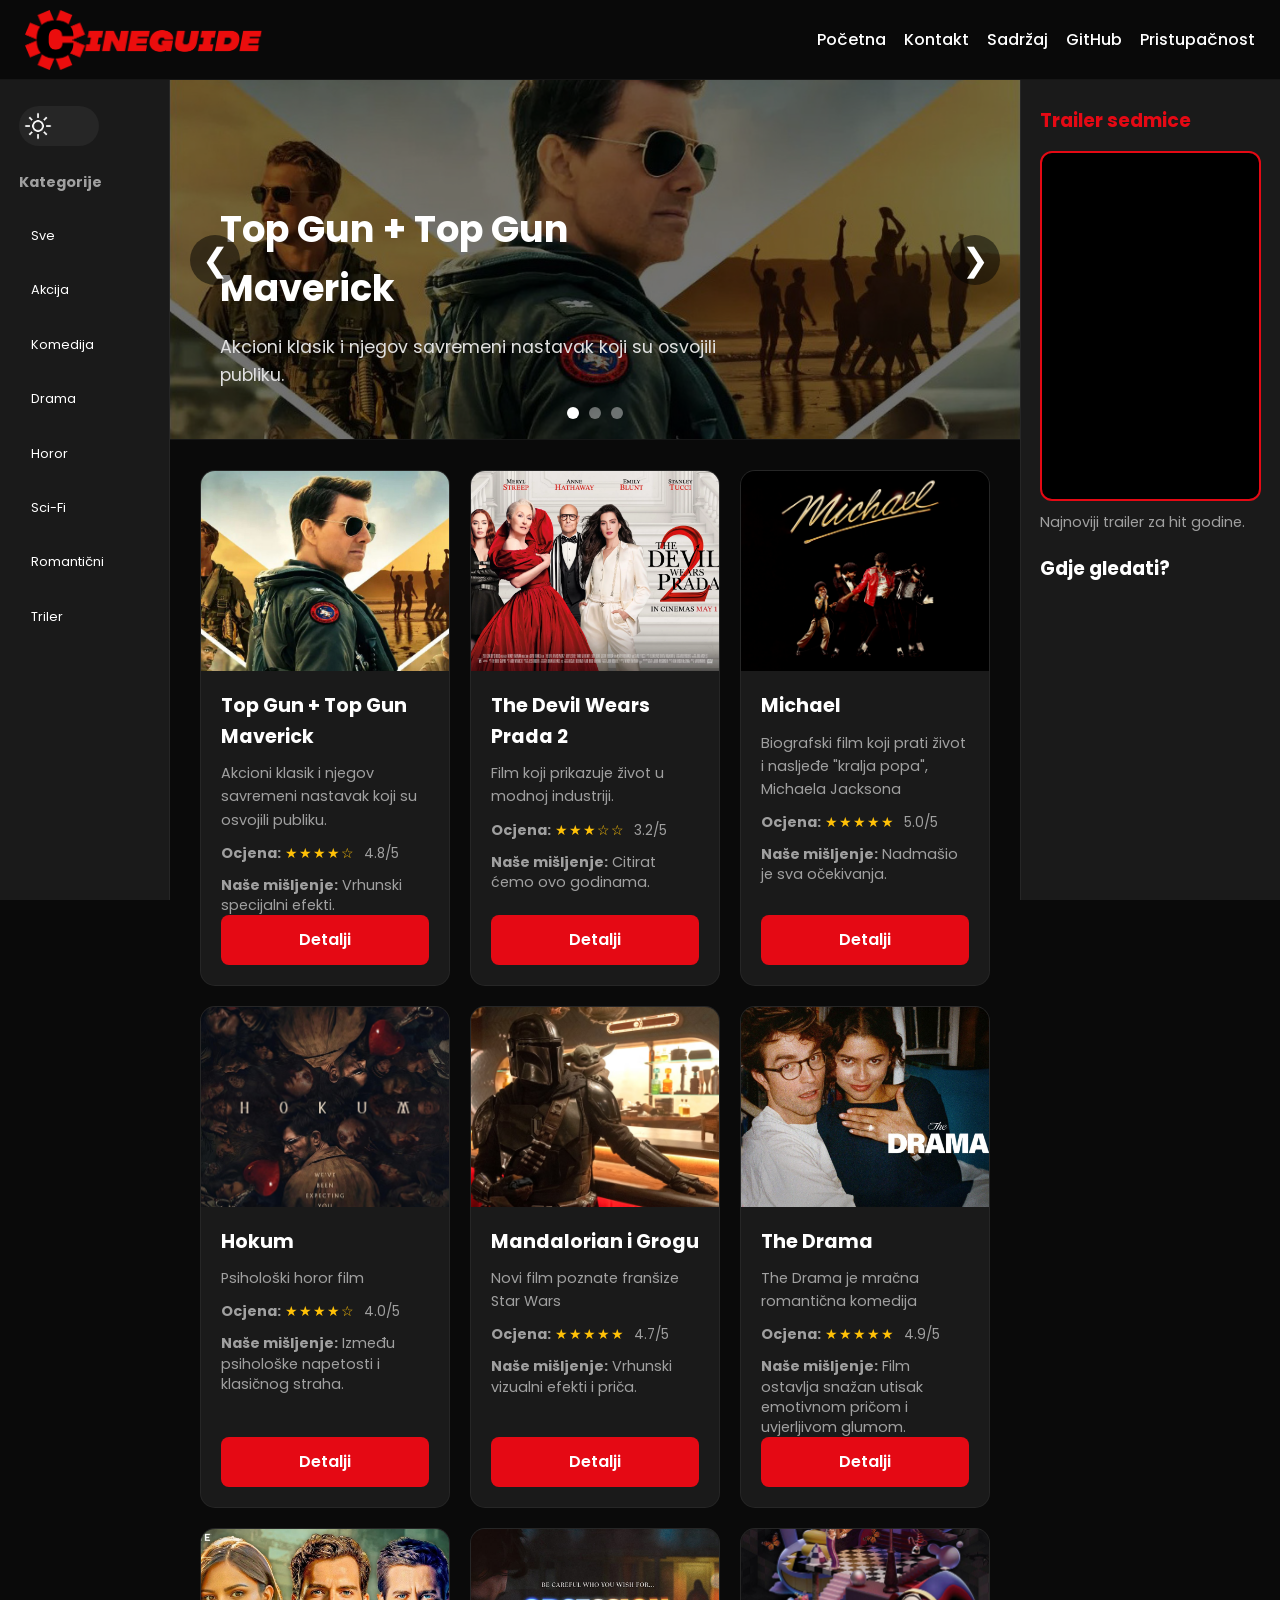
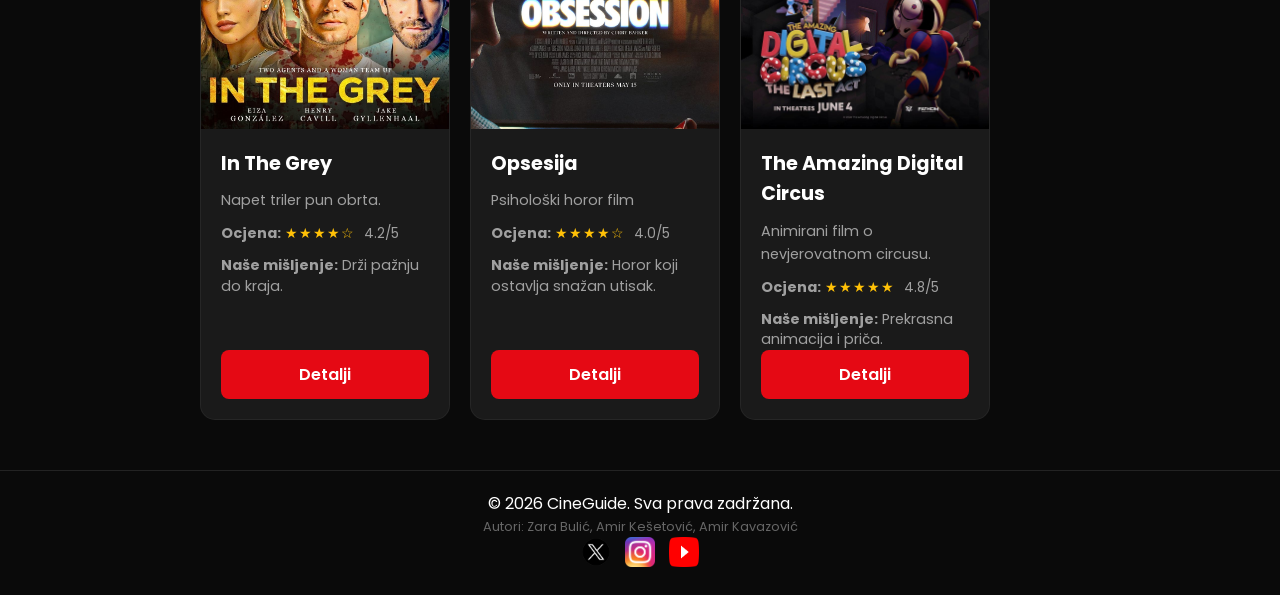
==== commit 95f234d1: "ispravka mala recenzije" ====
--- a/index.html
+++ b/index.html
@@ -131,7 +131,10 @@
     <section class="sadrzaj-filmova">
 
             <article class="film-kartica" data-kategorija="akcija sve">
-                <picture><img src="images/TG_poster.jpeg" alt="Top Gun">  </picture>
+               <picture>
+    
+    <img src="images/TG_poster.jpeg" alt="Top Gun">
+</picture>
                 <div class="info">
                     <h3>Top Gun + Top Gun Maverick</h3>
                     <p>Akcioni klasik i njegov savremeni nastavak koji su osvojili publiku.</p>
@@ -222,12 +225,9 @@
                 <img src="images/digitalcircus.jpeg" alt="The Amazing Digital Circus">
                 <div class="info">
                     <h3>The Amazing Digital Circus</h3>
-        
-                    <div class="tajmer-kontejner">
-                        <p class="tajmer-naslov-film">U kinima za:</p>
-                        <div id="countdown-tadc" class="countdown-sat">Učitavanje...</div>
-                    </div>
-
+                    <p>Animirani film o nevjerovatnom circusu.</p>
+                    <p class="rating"><strong>Ocjena:</strong> <span class="stars">★★★★★</span> <span class="ocjena-broj">4.8/5</span></p>
+                    <p class="misljenje"><strong>Naše mišljenje:</strong> Prekrasna animacija i priča.</p>
                     <a href="#" class="detalji-btn" data-film="tadc">Detalji</a>
                 </div>
             </article>
@@ -301,8 +301,7 @@
                         <button class="nazad-btn detalji-btn">
                             ← Nazad
                         </button>
-
-                        <img src="images/Michael_review.webp" alt="Michael" class="recenzija-slika">
+           <img src="images/Michael_review.webp" alt="Michael" class="recenzija-slika">
 
                         <h1>Michael</h1>
 
@@ -458,9 +457,9 @@
 
                         <img src="images/Obsesija_review.jpg" alt="Obesija" class="recenzija-slika">
 
-                        <h1>Obesija</h1>
-
-                        <p> Obsesija je psihološki horor koji uspijeva spojiti romansu, nelagodu i supernatural elemente na prilično originalan način. 
+                        <h1>Opsesija</h1>
+
+                        <p> Opsesija je psihološki horor koji uspijeva spojiti romansu, nelagodu i supernatural elemente na prilično originalan način. 
                             Priča prati povučenog mladića koji poželi da se njegova simpatija zaljubi u njega — ali kada mu se želja ostvari, situacija 
                             brzo postaje opsesivna i zastrašujuća.
 
@@ -527,19 +526,32 @@
    
         </main>
 
-        <aside class="desni-sidebar">
-            <h3 class="trailer-naslov">Trailer sedmice</h3>
-            <div class="video-okvir">
-                
-                <a href="https://www.youtube.com/watch?v=3zOLzsbOleM" target="_blank">
-                    
-                    <video autoplay muted loop playsinline poster="images/video-placeholder.jpg" class="lokalni-video">
-                        <source src="images/tvoj-video.mp4" type="video/mp4">
-                    </video>
-                </a>
-            </div>
-            <p class="trailer-opis">Najnoviji trailer za hit godine.</p>
-        </aside>
+     <aside class="desni-sidebar">
+    <h3 class="trailer-naslov">Trailer sedmice</h3>
+    <div class="video-okvir">
+        <a href="https://www.youtube.com/watch?v=3zOLzsbOleM" target="_blank" rel="noopener">
+            <video autoplay muted loop playsinline poster="images/video-placeholder.jpg" class="lokalni-video">
+                <source src="images/tvoj-video.mp4" type="video/mp4">
+                Vaš pretraživač ne podržava video element.
+            </video>
+        </a>
+    </div>
+    <p class="trailer-opis">Najnoviji trailer za hit godine.</p>
+
+    <h3 class="lokacija-naslov" style="margin-top: 20px;">Gdje gledati?</h3>
+    <div class="mapa-okvir">
+        <iframe 
+            src="https://www.google.com/maps/embed?pb=!1m18!1m12!1m3!1d2870.325960485987!2d18.675688!3d44.539213!2m3!1f0!2f0!3f0!3m2!1i1024!2i768!4f13.1!3m3!1m2!1s0x475bfe54460b64db%3A0x673e4db1262d4715!2sCineStar%20Tuzla!5e0!3m2!1sbs!2sba!4v1715000000000!5m2!1sbs!2sba" 
+            width="100%" 
+            height="150" 
+            style="border:0;" 
+            allowfullscreen="" 
+            loading="lazy" 
+            referrerpolicy="no-referrer-when-downgrade"
+            title="CineStar Kino Lokacija">
+        </iframe>
+    </div>
+</aside>
 
     </div>
 
@@ -553,3 +565,5 @@
 
 </body>
 </html>
+
+</html>
--- a/css/tptpstil.css
+++ b/css/tptpstil.css
@@ -487,6 +487,31 @@
     margin-left: 5px;
 }
 
+/* --- STIL ZA COUNTDOWN TAJMER --- */
+.tajmer-kontejner {
+    background: var(--glass);
+    border: 1px dashed rgba(229, 9, 20, 0.4);
+    border-radius: 8px;
+    padding: 10px;
+    margin: 15px 0;
+    text-align: center;
+}
+
+.tajmer-naslov-film {
+    font-size: 0.8rem !important;
+    text-transform: uppercase;
+    letter-spacing: 1px;
+    color: var(--text-muted);
+    margin-bottom: 3px;
+}
+
+.countdown-sat {
+    font-size: 1.1rem;
+    font-weight: 700;
+    color: var(--gold);
+    font-family: monospace;
+}
+
 .kontakt-sekcija { 
     padding: 40px;
     display: flex;
@@ -499,10 +524,7 @@
 /* WRAPPER ZA RESPONSIVE TABELU */
 .tabela-wrapper {
     width: 100%;
-    max-width: 100%;
     overflow-x: auto;
-    -webkit-overflow-scrolling: touch; /* Nauceno sa Gemini AI, scrollanje se na mobile radi uz touch */
-    margin-bottom: 20px;
 }
 
 /* TABELA */
@@ -837,6 +859,12 @@
     }
 }
 
+/* --- Primjena animacije na kartice filmova --- */
+.film-kartica {
+    /* ... tvoji postojeći stilovi ... */
+    animation: prikaziKarticu 0.6s ease-out forwards;
+}
+
 /* --------------------- */
 /* --- RESPONZIVNOST --- */
 /* --------------------- */
@@ -1042,25 +1070,6 @@
     .desni-sidebar {
         display: none;
     }
-
-    .glavni-kontejner {
-        display: block;
-        width: 100%;
-        overflow-x: hidden;
-    }
-    
-    .kontakt-sadrzaj {
-        width: 100%;
-        max-width: 100%;
-        overflow-x: hidden;
-        padding: 10px;
-    }
-
-    .kontakt-sekcija {
-        padding: 20px 15px;
-        width: 100%;
-        max-width: 100%;
-    }
 }
 
 
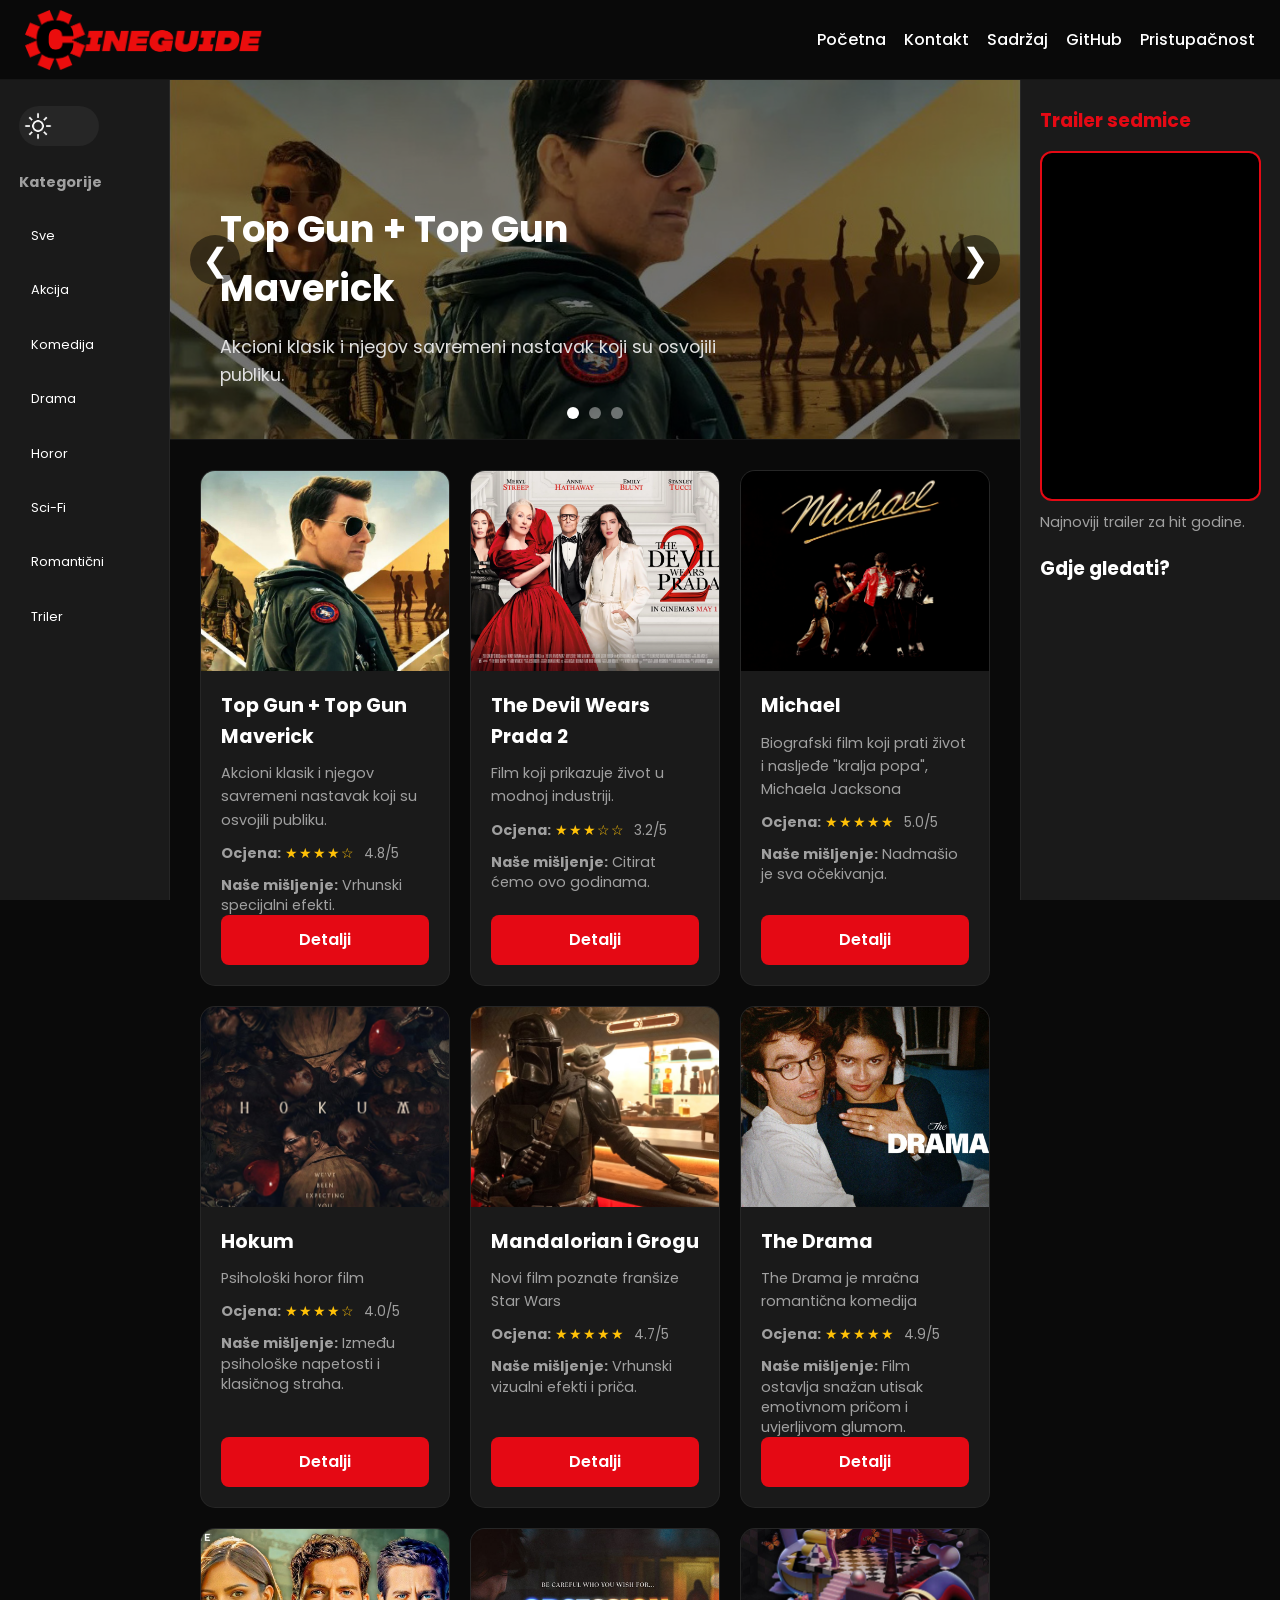
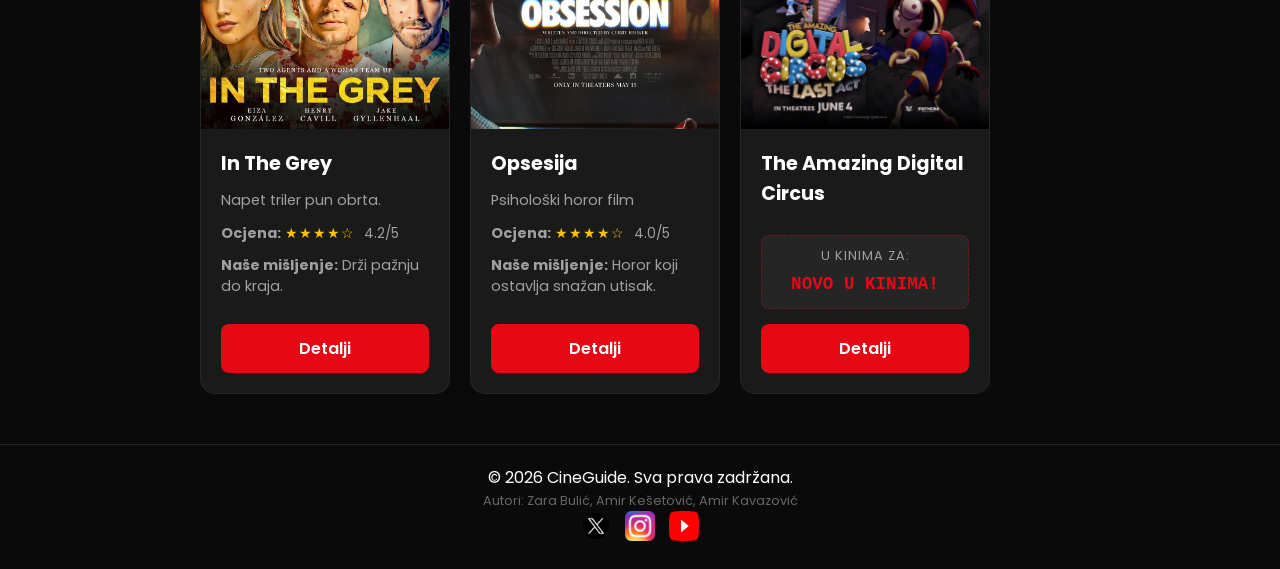
==== commit 0748f2e3: "Merge branch 'main' of https://github.com/amirkesetovic/Grupa14-TPTP-2026" ====
--- a/index.html
+++ b/index.html
@@ -225,9 +225,12 @@
                 <img src="images/digitalcircus.jpeg" alt="The Amazing Digital Circus">
                 <div class="info">
                     <h3>The Amazing Digital Circus</h3>
-                    <p>Animirani film o nevjerovatnom circusu.</p>
-                    <p class="rating"><strong>Ocjena:</strong> <span class="stars">★★★★★</span> <span class="ocjena-broj">4.8/5</span></p>
-                    <p class="misljenje"><strong>Naše mišljenje:</strong> Prekrasna animacija i priča.</p>
+        
+                    <div class="tajmer-kontejner">
+                        <p class="tajmer-naslov-film">U kinima za:</p>
+                        <div id="countdown-tadc" class="countdown-sat">Učitavanje...</div>
+                    </div>
+
                     <a href="#" class="detalji-btn" data-film="tadc">Detalji</a>
                 </div>
             </article>
@@ -565,5 +568,3 @@
 
 </body>
 </html>
-
-</html>
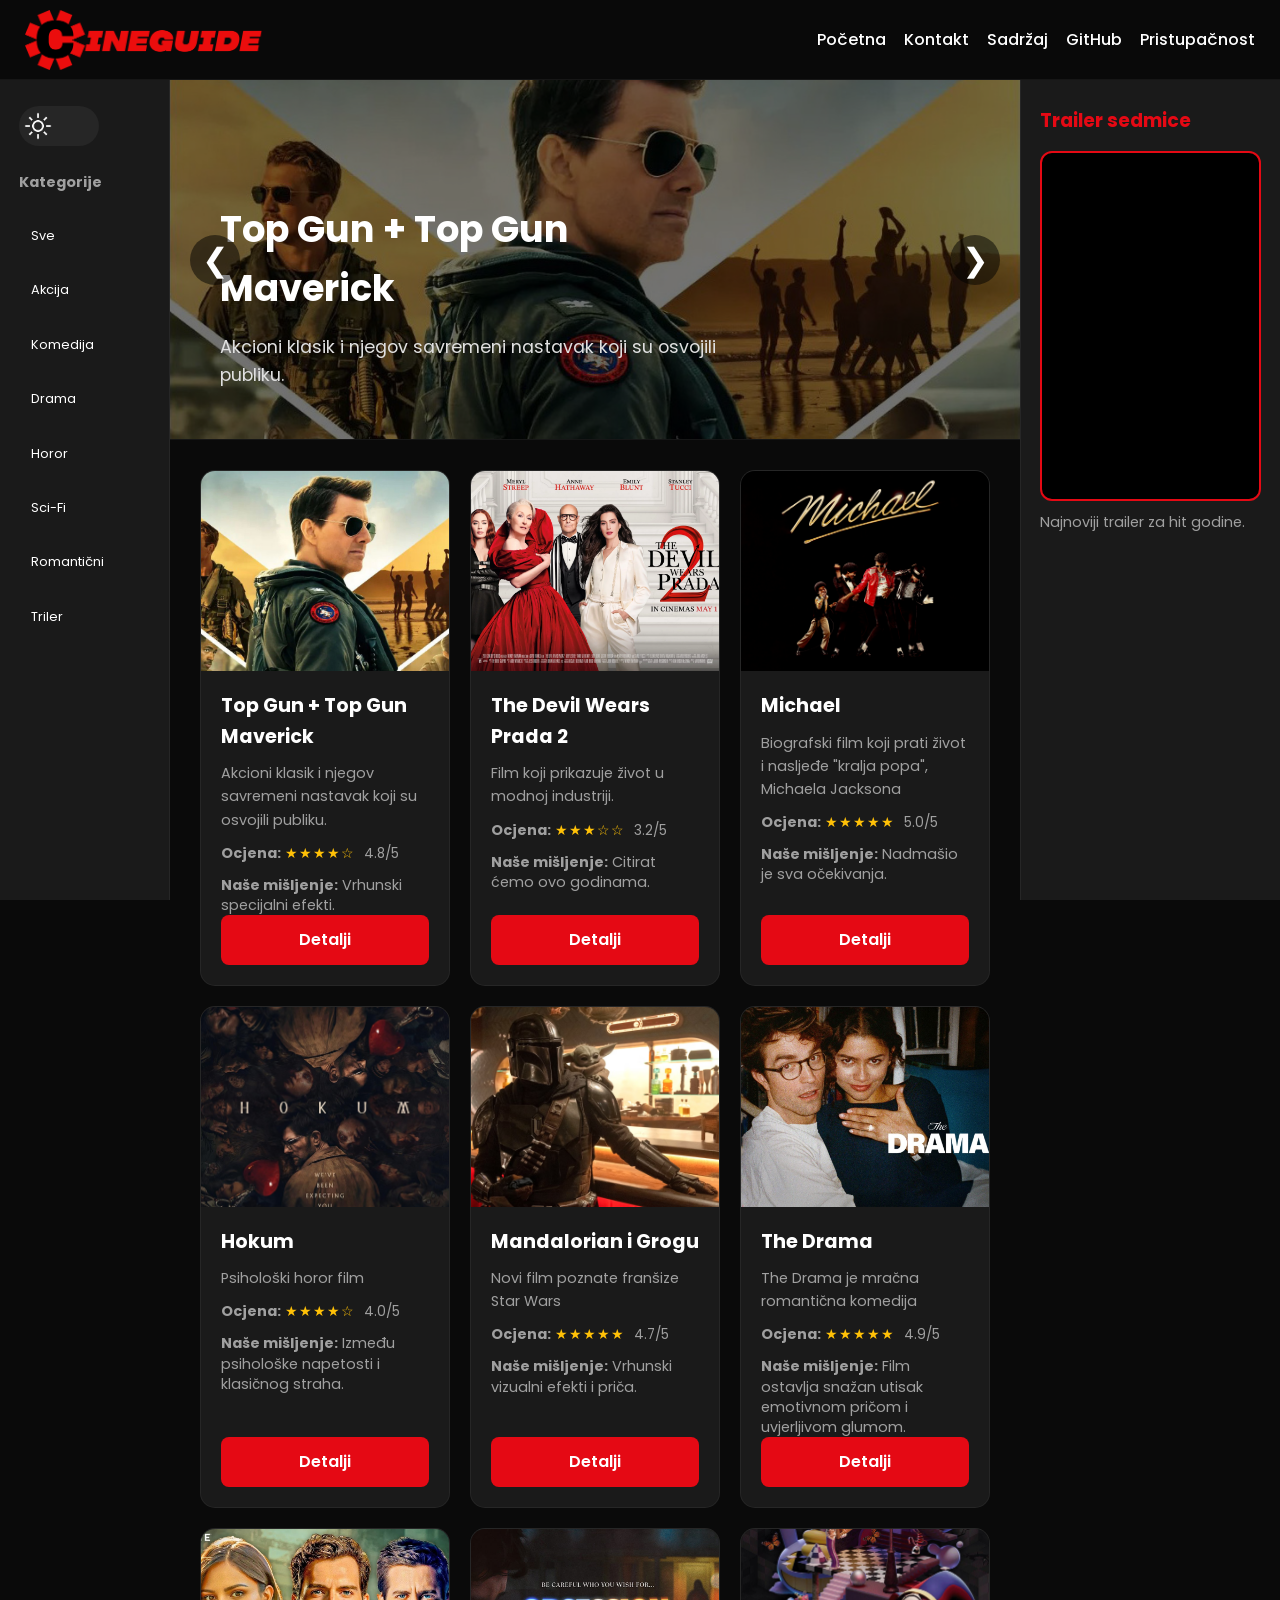
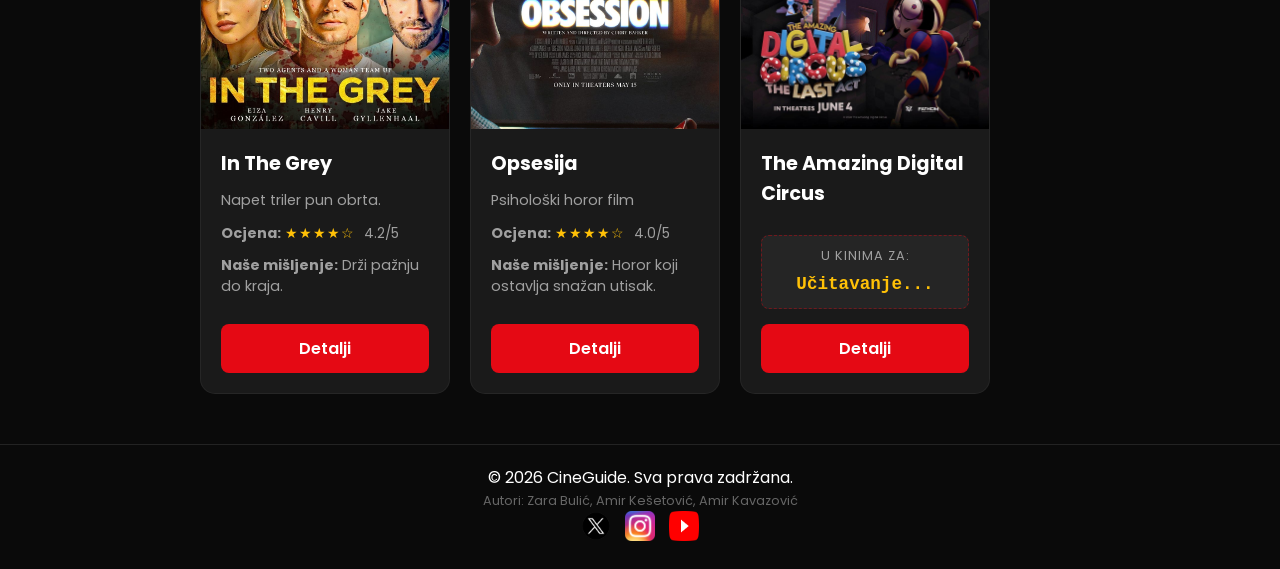
==== commit 5a01dac0: "embedovan video ispravljen" ====
--- a/index.html
+++ b/index.html
@@ -533,27 +533,13 @@
     <h3 class="trailer-naslov">Trailer sedmice</h3>
     <div class="video-okvir">
         <a href="https://www.youtube.com/watch?v=3zOLzsbOleM" target="_blank" rel="noopener">
-            <video autoplay muted loop playsinline poster="images/video-placeholder.jpg" class="lokalni-video">
+            <video autoplay muted loop playsinline poster="images/video-placeholder.jpg" class="lokalni-video" style="width: 100%; border-radius: 8px;">
                 <source src="images/tvoj-video.mp4" type="video/mp4">
                 Vaš pretraživač ne podržava video element.
             </video>
         </a>
     </div>
     <p class="trailer-opis">Najnoviji trailer za hit godine.</p>
-
-    <h3 class="lokacija-naslov" style="margin-top: 20px;">Gdje gledati?</h3>
-    <div class="mapa-okvir">
-        <iframe 
-            src="https://www.google.com/maps/embed?pb=!1m18!1m12!1m3!1d2870.325960485987!2d18.675688!3d44.539213!2m3!1f0!2f0!3f0!3m2!1i1024!2i768!4f13.1!3m3!1m2!1s0x475bfe54460b64db%3A0x673e4db1262d4715!2sCineStar%20Tuzla!5e0!3m2!1sbs!2sba!4v1715000000000!5m2!1sbs!2sba" 
-            width="100%" 
-            height="150" 
-            style="border:0;" 
-            allowfullscreen="" 
-            loading="lazy" 
-            referrerpolicy="no-referrer-when-downgrade"
-            title="CineStar Kino Lokacija">
-        </iframe>
-    </div>
 </aside>
 
     </div>
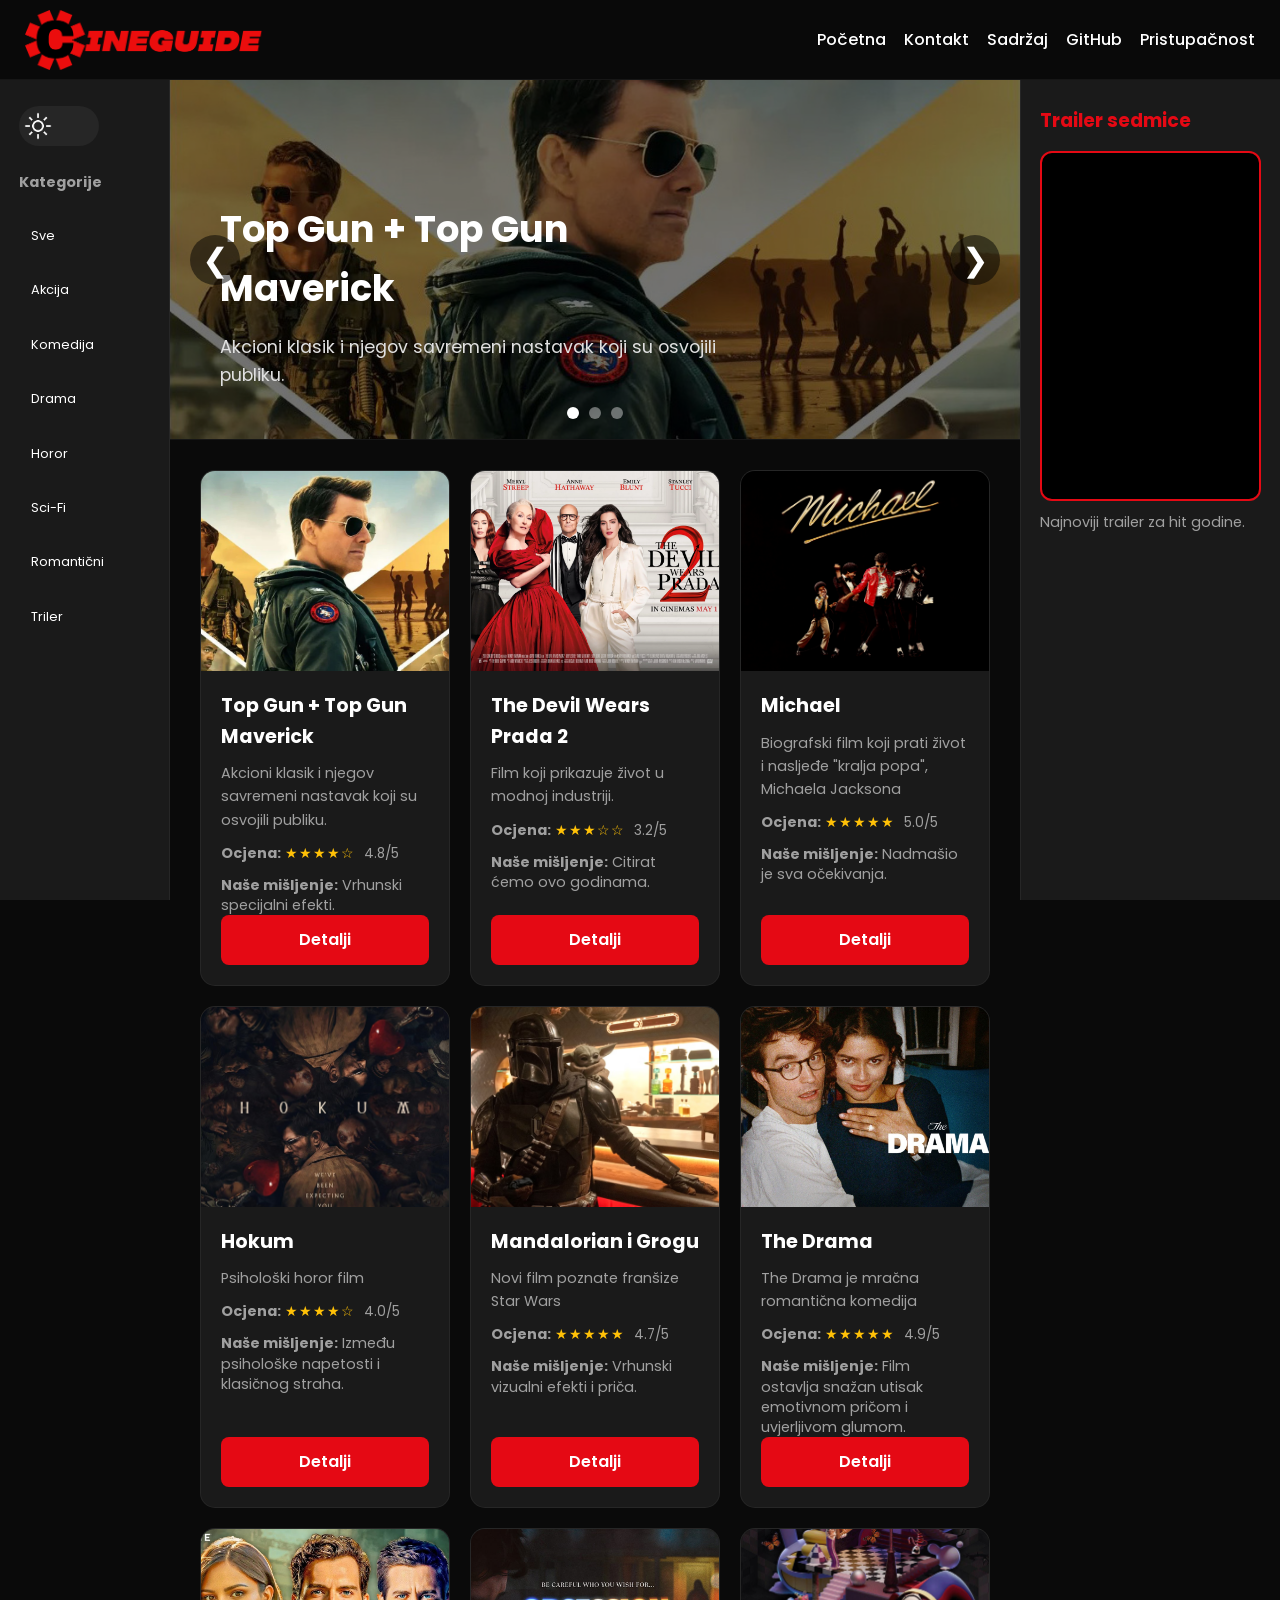
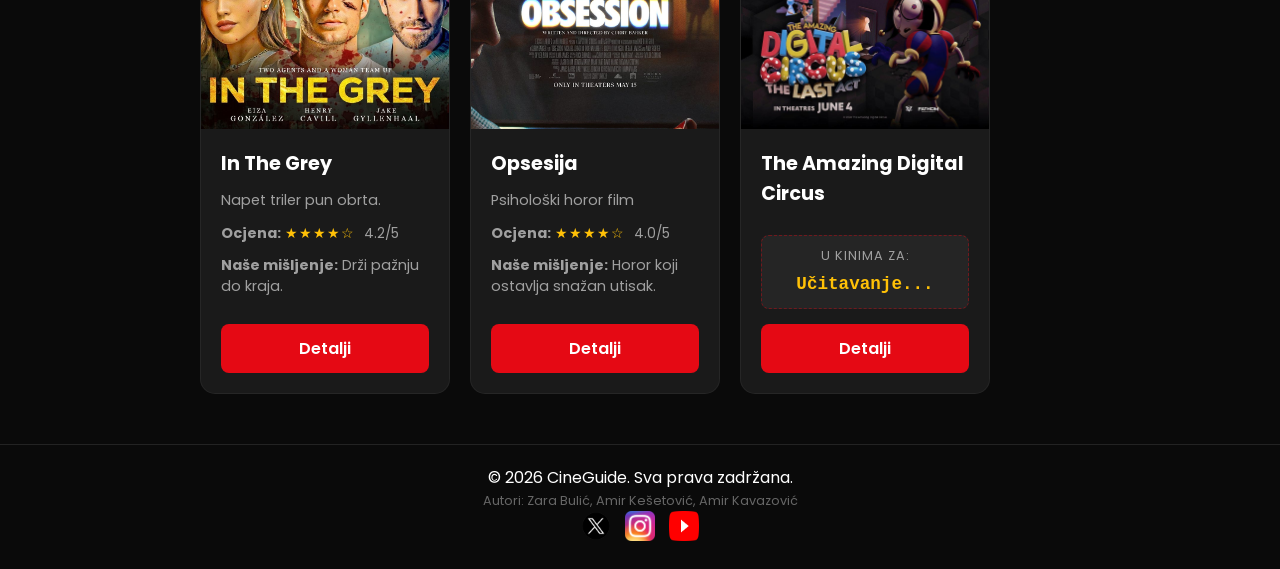
==== commit 48eb27a5: "webp slika" ====
--- a/index.html
+++ b/index.html
@@ -131,10 +131,10 @@
     <section class="sadrzaj-filmova">
 
             <article class="film-kartica" data-kategorija="akcija sve">
-               <picture>
-    
-    <img src="images/TG_poster.jpeg" alt="Top Gun">
-</picture>
+    <picture>
+        <source srcset="images/TG_poster.webp" type="image/webp">
+        <img src="images/TG_poster.jpeg" alt="Top Gun Maverick akcioni film poster">
+    </picture>
                 <div class="info">
                     <h3>Top Gun + Top Gun Maverick</h3>
                     <p>Akcioni klasik i njegov savremeni nastavak koji su osvojili publiku.</p>
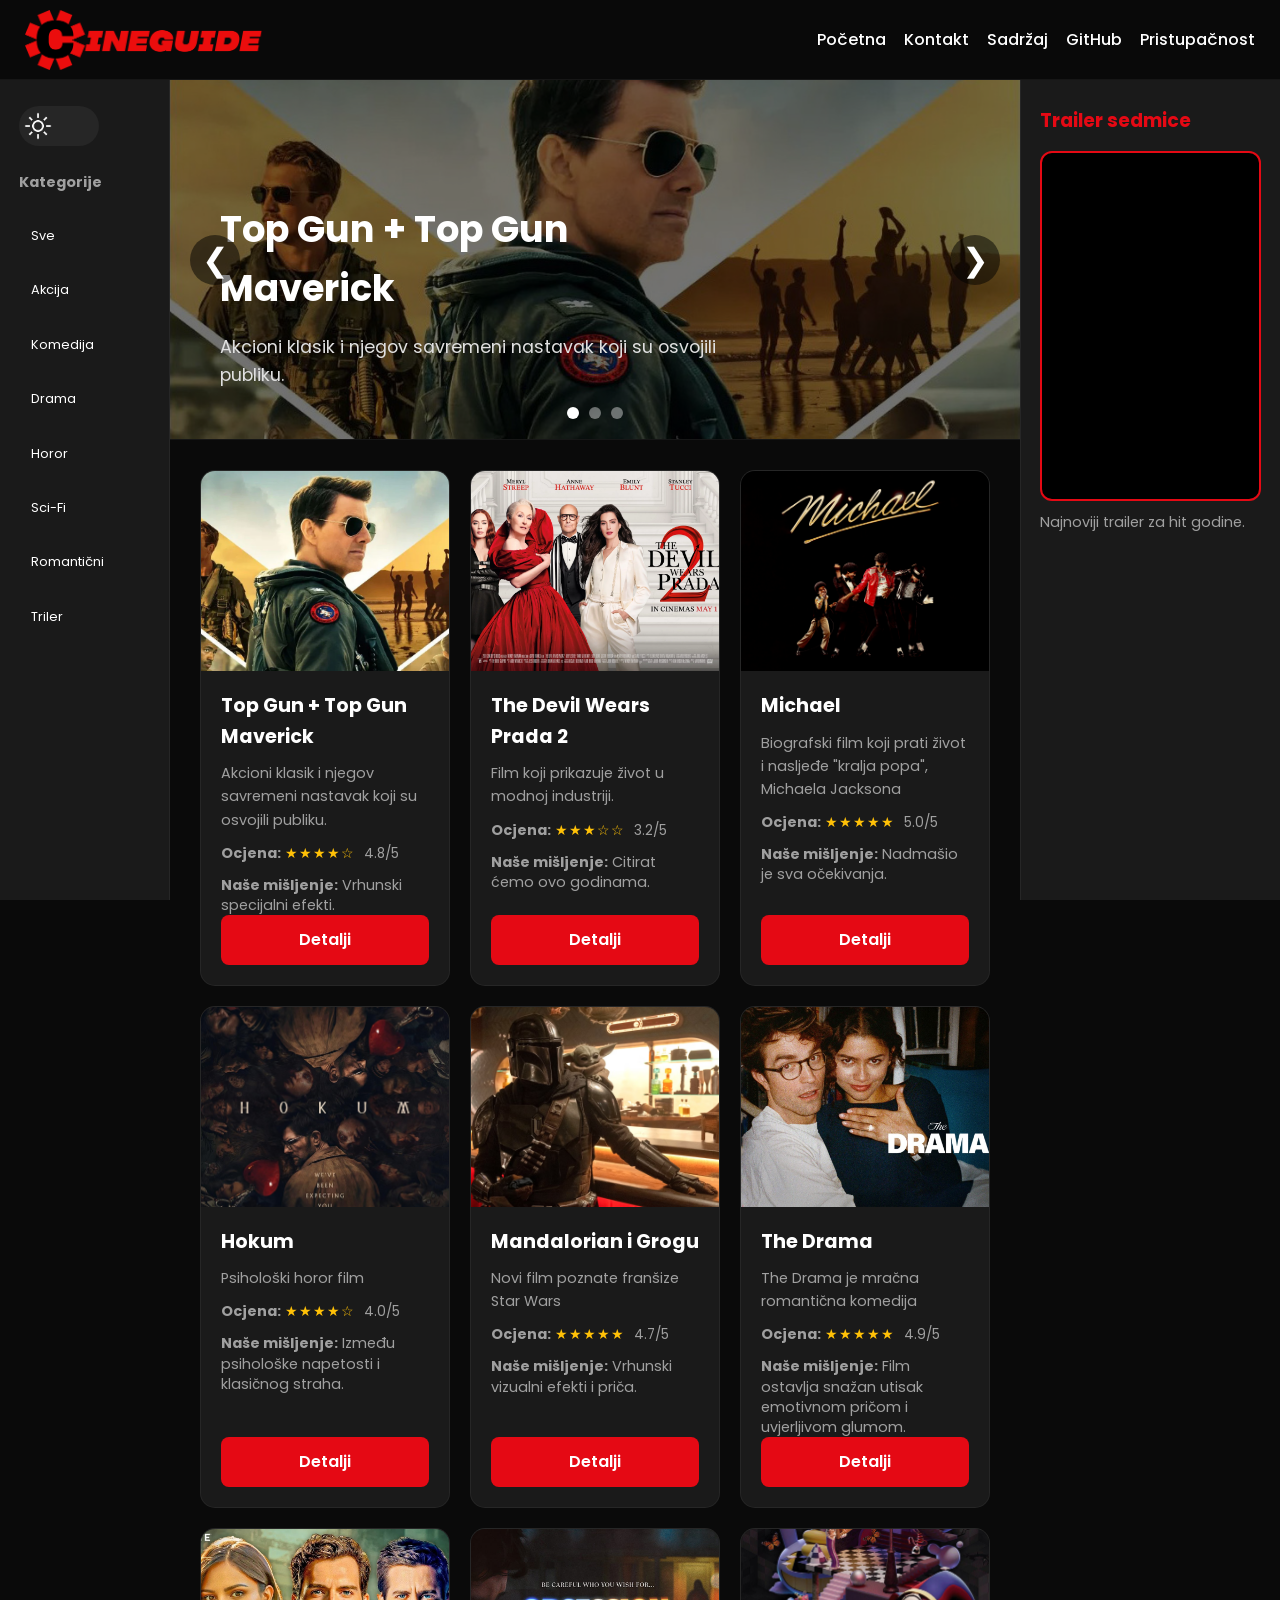
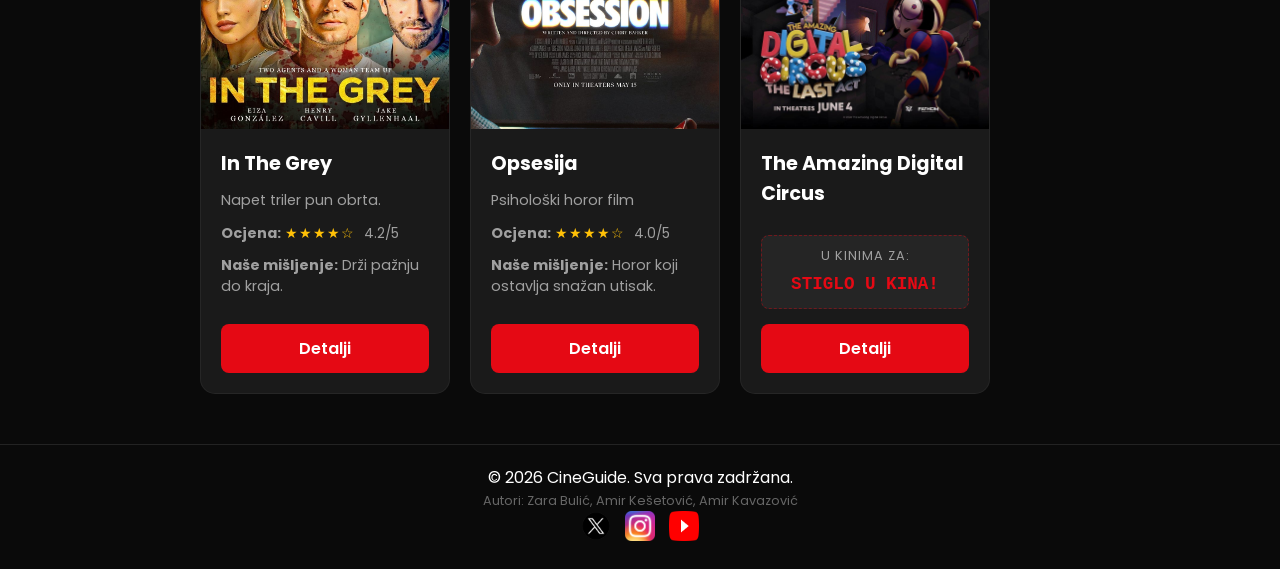
==== commit dd13465d: "Dodani komentari u index.html" ====
--- a/index.html
+++ b/index.html
@@ -8,11 +8,15 @@
     <script src="js/tptpskripte.js" defer></script>
 </head>
 <body>
-
+        <!-- =========================
+         HEADER / ZAGLAVLJE
+         ========================= -->
     <header>
+        
         <div class="logo">
             <img src="images/CineLogoFinal.png" alt="CineGuide Logo" class="logo-slika">
         </div>
+        <!-- GLAVNA NAVIGACIJA -->
         <nav aria-label="Glavna navigacija">
             <ul>
                 <li><a href="index.html">Početna</a></li>
@@ -23,11 +27,10 @@
             </ul>
         </nav>
 
-
+        
 <div class="accessibility-panel hidden" id="accessibility-panel">
 
     <h3>Postavke pristupačnosti</h3>
-
     <div class="accessibility-option">
         <label for="font-size-slider">
             Veličina fonta
@@ -43,7 +46,6 @@
 
         <span id="font-size-value">16px</span>
     </div>
-
     <div class="accessibility-option">
         <button id="toggle-animations">
             Isključi animacije
@@ -52,18 +54,24 @@
 
 </div>
     </header>
+    <!-- =========================
+         GLAVNI KONTEJNER STRANICE
+         ========================= -->
     <div class="glavni-kontejner">
-        
+        <!-- =========================
+             LIJEVI SIDEBAR
+             ========================= -->
 <aside class="lijevi-sidebar">
+            <!-- DARK/LIGHT MODE PREKIDAČ -->
     <input type="checkbox" id="mode-toggle" class="mode-checkbox">
-
+            <!-- IKONE ZA MODE -->
     <label for="mode-toggle" class="slide-kontejner">
     <div class="ikona-omotac">
         <img src="images/lightmode.png" alt="Light" class="ikona-sunce">
         <img src="images/darkmode.png" alt="Dark" class="ikona-mesec">
     </div>
     </label>
-
+            <!-- KATEGORIJE FILMOVA -->
     <h3>Kategorije</h3>
     <ul>
         <li><a href="#" data-filter="sve">Sve</a></li>
@@ -76,12 +84,13 @@
         <li><a href="#" data-filter="triler">Triler</a></li>
     </ul>
 </aside>
-
+            <!-- =========================
+             CENTRALNI SADRŽAJ
+             ========================= -->
         <main class="sredisnji-sadrzaj">
 
-    <!-- HERO SLIDER -->
+            <!-- HERO SLIDER -->
     <section class="hero-slider">
-
         <button class="nav-btn prev">&#10094;</button>
         <button class="nav-btn next">&#10095;</button>
 
@@ -126,11 +135,14 @@
 
         <div class="dots"></div>
 
-    </section>
-
+    </section>                
+    <!-- =========================
+         FILMSKE KARTICE
+         ========================= -->
     <section class="sadrzaj-filmova">
 
             <article class="film-kartica" data-kategorija="akcija sve">
+  <!-- AI asistencija korištena za razumijevanje i implementaciju <picture> elementa za responzivne slike -->
     <picture>
         <source srcset="images/TG_poster.webp" type="image/webp">
         <img src="images/TG_poster.jpeg" alt="Top Gun Maverick akcioni film poster">
@@ -225,7 +237,8 @@
                 <img src="images/digitalcircus.jpeg" alt="The Amazing Digital Circus">
                 <div class="info">
                     <h3>The Amazing Digital Circus</h3>
-        
+             
+                    <!-- Uz pomoć AI alata objasnjena implementacija tajmera i interaktivnih elemenata -->
                     <div class="tajmer-kontejner">
                         <p class="tajmer-naslov-film">U kinima za:</p>
                         <div id="countdown-tadc" class="countdown-sat">Učitavanje...</div>
@@ -235,7 +248,9 @@
                 </div>
             </article>
         </section>
-
+                <!-- =========================
+                 RECENZIJE FILMOVA
+                 ========================= -->
             <section id="recenzije" class="hidden">
 
                 <article class="film-recenzija hidden" data-recenzija="topgun">
@@ -458,7 +473,7 @@
                             ← Nazad
                         </button>
 
-                        <img src="images/Obsesija_review.jpg" alt="Obesija" class="recenzija-slika">
+                        <img src="images/Obsesija_review.jpg" alt="Opsesija" class="recenzija-slika">
 
                         <h1>Opsesija</h1>
 
@@ -528,9 +543,13 @@
 
    
         </main>
-
+            <!-- =========================
+             DESNI SIDEBAR
+             ========================= -->
      <aside class="desni-sidebar">
     <h3 class="trailer-naslov">Trailer sedmice</h3>
+    <!-- AI asistencija(ChatGPT) korištena za implementaciju embedovanog videa koristeći kombinaciju YouTube linka 
+     i HTML5 <video> elementa -->
     <div class="video-okvir">
         <a href="https://www.youtube.com/watch?v=3zOLzsbOleM" target="_blank" rel="noopener">
             <video autoplay muted loop playsinline poster="images/video-placeholder.jpg" class="lokalni-video" style="width: 100%; border-radius: 8px;">
@@ -543,7 +562,9 @@
 </aside>
 
     </div>
-
+        <!-- =========================
+         FOOTER
+         ========================= -->
     <footer class="footer-glavni">
         <p>&copy; 2026 CineGuide. Sva prava zadržana.</p>
         <p class="footer-autori">Autori: Zara Bulić, Amir Kešetović, Amir Kavazović</p>
--- a/css/tptpstil.css
+++ b/css/tptpstil.css
@@ -60,7 +60,7 @@
 }
 
 .logo-slika {
-    max-height: 60px; /* Prilagodite visinu logotipa da stane u header */
+    max-height: 60px;
     width: auto;      /* Automatska širina radi očuvanja proporcija */
 }
 
@@ -163,28 +163,20 @@
 /* ---------------------- */
 .lijevi-sidebar {
     background: var(--bg-card);
-    padding:
-        clamp(15px, 2vw, 30px)
-        clamp(10px, 1.5vw, 20px);
+    padding: clamp(15px, 2vw, 30px) clamp(10px, 1.5vw, 20px); 
     border-right: 1px solid var(--glass);
     position: sticky;
     top: var(--header-height);
     height: calc(100vh - var(--header-height));
-}
-.lijevi-sidebar {
-    position: sticky;
-    top: var(--header-height);
-    height: calc(100vh - var(--header-height));
     overflow-y: auto;
 }
 
-/* Firefox */
+/* --- SCROLLBAR --- */
 .lijevi-sidebar {
     scrollbar-width: thin;
     scrollbar-color: var(--primary) transparent;
 }
 
-/* Chrome, Edge, Safari */
 .lijevi-sidebar::-webkit-scrollbar {
     width: 6px;
 }
@@ -193,6 +185,7 @@
     background-color: var(--primary);
     border-radius: 3px;
 }
+
 .lijevi-sidebar h3 {
     margin-bottom: 20px;
     font-size: clamp(0.9rem, 1vw, 1.2rem);
@@ -222,6 +215,7 @@
     padding-left: 15px;
 }
 
+/* --- TOGGLE ZA LIGHT/DARK MODE --- */
 .mode-checkbox {
     display: none;
 }
@@ -291,24 +285,24 @@
     transform: scale(0);
 }
 
+#mode-toggle:checked + .slide-kontejner .ikona-sunce {
+    opacity: 0;
+    transform: scale(0);
+}
+
+#mode-toggle:checked + .slide-kontejner .ikona-mesec {
+    opacity: 1;
+    transform: scale(1);
+}
+
+#mode-toggle:checked + .slide-kontejner .ikona-omotac {
+    justify-content: flex-end;
+}
+
+/* --- AKTIVAN FILTER KATEGORIJA --- */
 .aktivan-filter {
     background: var(--primary);
     color: white !important;
-}
-
-/*---LIGHT/DARK MODE TOGGLE --- */
-#mode-toggle:checked + .slide-kontejner .ikona-sunce {
-    opacity: 0;
-    transform: scale(0);
-}
-
-#mode-toggle:checked + .slide-kontejner .ikona-mesec {
-    opacity: 1;
-    transform: scale(1);
-}
-
-#mode-toggle:checked + .slide-kontejner .ikona-omotac {
-    justify-content: flex-end;
 }
 
 /* ------------------------------- */
@@ -440,6 +434,7 @@
     transition: 0.4s;
     display: flex;
     flex-direction: column;
+    animation: prikaziKarticu 0.6s ease-out forwards;
 }
 
 .film-kartica:hover {
@@ -487,31 +482,6 @@
     margin-left: 5px;
 }
 
-/* --- STIL ZA COUNTDOWN TAJMER --- */
-.tajmer-kontejner {
-    background: var(--glass);
-    border: 1px dashed rgba(229, 9, 20, 0.4);
-    border-radius: 8px;
-    padding: 10px;
-    margin: 15px 0;
-    text-align: center;
-}
-
-.tajmer-naslov-film {
-    font-size: 0.8rem !important;
-    text-transform: uppercase;
-    letter-spacing: 1px;
-    color: var(--text-muted);
-    margin-bottom: 3px;
-}
-
-.countdown-sat {
-    font-size: 1.1rem;
-    font-weight: 700;
-    color: var(--gold);
-    font-family: monospace;
-}
-
 .kontakt-sekcija { 
     padding: 40px;
     display: flex;
@@ -520,11 +490,31 @@
 
     min-width: 0;
 }
+/* Generisano uz pomoć AI (Gemini) za potrebe rješavanja problema 
+   vertikalnog poravnanja teksta
+*/
+#kontakt-forma .forma-grupa {
+    display: flex;
+    flex-direction: column;   
+    align-items: flex-start;  /* Poravnava i tekst i box uz lijevu ivicu */
+    margin-bottom: 15px;      /* Pravi razmak između polja forme */
+}
+
+#kontakt-forma .forma-grupa label {
+    margin-bottom: 5px;       /* Dodaje malo prostora između teksta i samog boxa */
+    font-weight: bold;        /* Podebljava tekst natpisa */
+}
+/* --- Kraj AI bloka --- */
+
+
 
 /* WRAPPER ZA RESPONSIVE TABELU */
 .tabela-wrapper {
     width: 100%;
+    max-width: 100%;
     overflow-x: auto;
+    -webkit-overflow-scrolling: touch; /* Nauceno sa Gemini AI, scrollanje se na mobile radi uz touch */
+    margin-bottom: 20px;
 }
 
 /* TABELA */
@@ -566,7 +556,7 @@
 .galerija-filmova img {
     width: 100%;
     height: 220px;        /* svi isti okvir */
-    object-fit: cover;    /* ključno: crop, ali bez deformacije */
+    object-fit: cover;    /* crop, ali bez deformacije */
     border-radius: 12px;
     transition: 0.3s;
     border: 2px solid var(--glass);
@@ -768,6 +758,7 @@
     font-size: 0.9rem;
     color: #a0a0a0;
 }
+
 /* -------------- */
 /* --- FOOTER --- */
 /* -------------- */
@@ -846,6 +837,32 @@
     margin-bottom: 30px;
 }
 
+/* --- STIL ZA COUNTDOWN TAJMER --- */
+/* Kod generisan uz Gemini AI, ali je razumljivo jer je repeticija prethodno naučenih stilova. */
+.tajmer-kontejner {
+    background: var(--glass);
+    border: 1px dashed rgba(229, 9, 20, 0.4);
+    border-radius: 8px;
+    padding: 10px;
+    margin: 15px 0;
+    text-align: center;
+}
+
+.tajmer-naslov-film {
+    font-size: 0.8rem !important;
+    text-transform: uppercase;
+    letter-spacing: 1px;
+    color: var(--text-muted);
+    margin-bottom: 3px;
+}
+
+.countdown-sat {
+    font-size: 1.1rem;
+    font-weight: 700;
+    color: var(--gold);
+    font-family: monospace; /* Različiti font za tajmer, da se istakne */
+}
+
 /* Ovu animaciju generisao je Gemini AI, primjenjuje se na kartice filmova kako bi se postigao efekt */
 /* pojavljivanja i blagog podizanja prilikom učitavanja stranice. */
 @keyframes prikaziKarticu {
@@ -859,15 +876,12 @@
     }
 }
 
-/* --- Primjena animacije na kartice filmova --- */
-.film-kartica {
-    /* ... tvoji postojeći stilovi ... */
-    animation: prikaziKarticu 0.6s ease-out forwards;
-}
 
 /* --------------------- */
 /* --- RESPONZIVNOST --- */
 /* --------------------- */
+
+/* Provjerene standardne veličine break-pointova, prilagođene za različite uređaje kroz eksperimente */
 
 /* Manji desktopi */
 @media (max-width: 1400px) {
@@ -1070,6 +1084,25 @@
     .desni-sidebar {
         display: none;
     }
+
+    .glavni-kontejner {
+        display: block;
+        width: 100%;
+        overflow-x: hidden;
+    }
+    
+    .kontakt-sadrzaj {
+        width: 100%;
+        max-width: 100%;
+        overflow-x: hidden;
+        padding: 10px;
+    }
+
+    .kontakt-sekcija {
+        padding: 20px 15px;
+        width: 100%;
+        max-width: 100%;
+    }
 }
 
 
